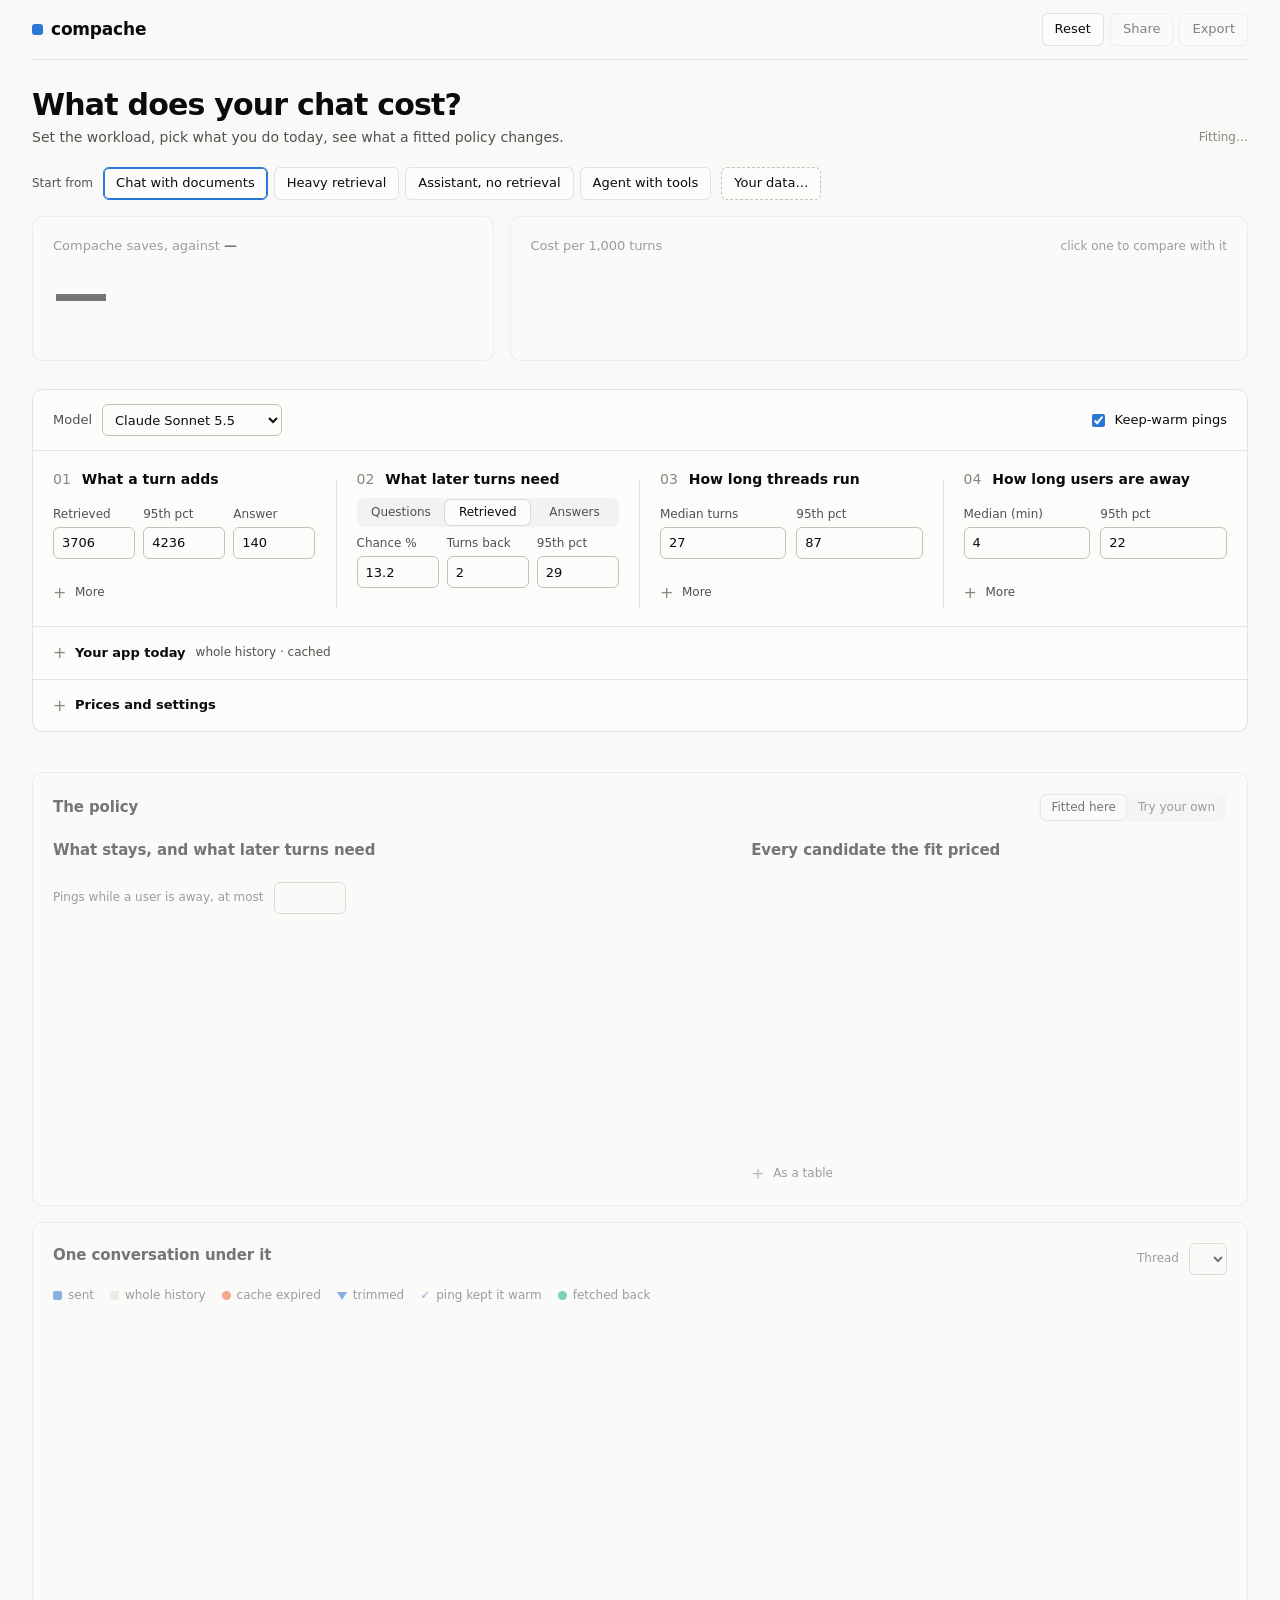
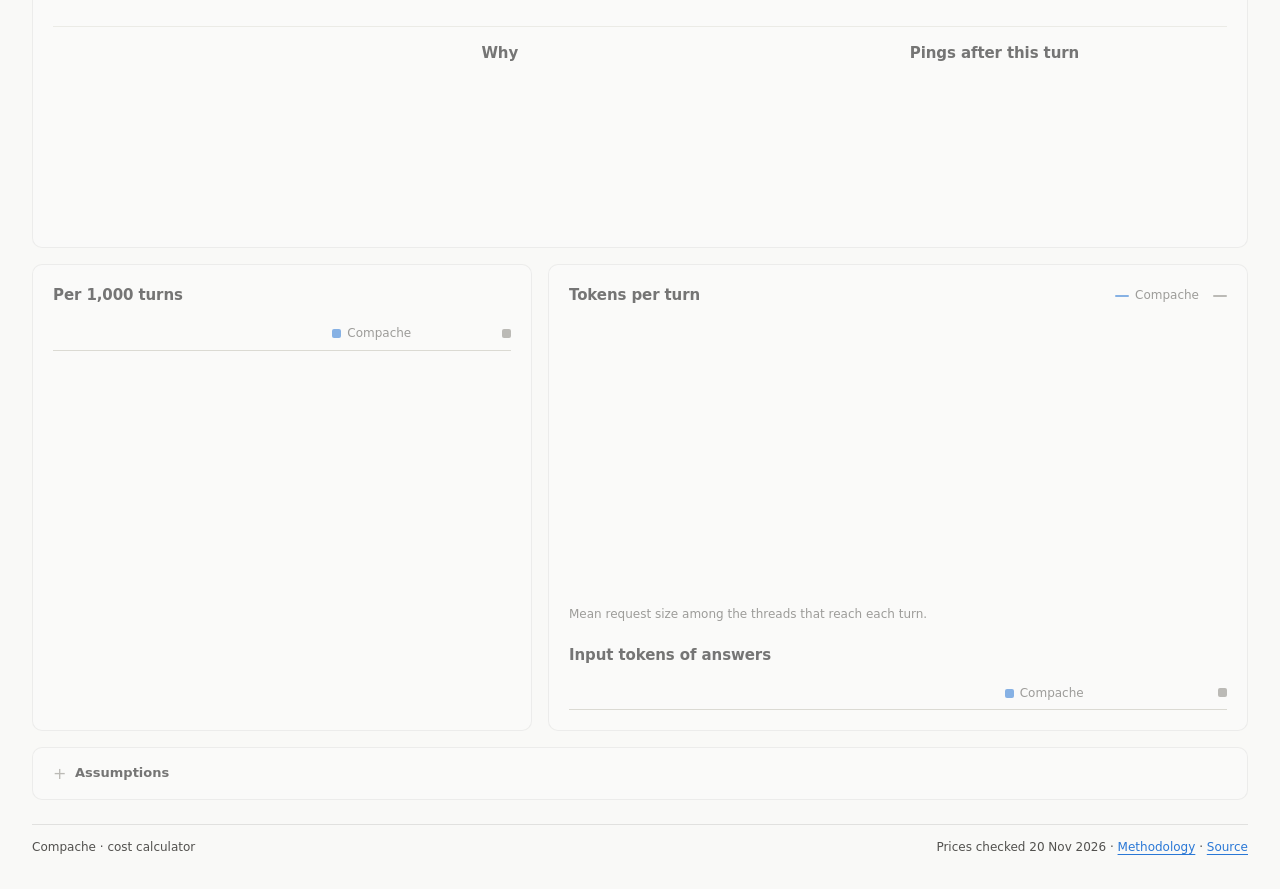
==== site/index.html @ 19083ab5 "Rebuild the calculator on the package's policy form, against any comparison The priced policy now is" ====
<!doctype html>
<html lang="en">
<head>
<meta charset="utf-8">
<meta name="viewport" content="width=device-width,initial-scale=1">
<meta name="color-scheme" content="light dark">
<meta name="description" content="Price your chat workload under a fitted context and cache policy, your own rules, and the defaults of other tools.">
<title>Compache · Cost calculator</title>
<link rel="stylesheet" href="./style.css">
</head>
<body>
<main>
<header class="top">
  <a class="brand" href="https://github.com/BarendPotijk/compache"><i></i>compache</a>
  <div class="actions">
    <button id="reset" type="button">Reset</button>
    <button id="share" type="button" title="Copy a link that reopens this scenario.">Share</button>
    <button id="export" type="button" title="Download the settings, the sampled workload and every priced call.">Export</button>
  </div>
</header>

<div class="title-row">
  <div><h1>What does your chat cost?</h1><p>Set the workload, pick what you do today, see what a fitted policy changes.</p></div>
  <span id="status" role="status">Calculating…</span>
</div>

<div class="starts" role="group" aria-label="Start from">
  <span class="label">Start from</span>
  <span id="starts"></span>
  <button id="import" type="button" class="own" title="A chat log (.jsonl, .json, .gz), its labels, a policy.json from `compache fit`, a profile or an export. Several at once is fine. Read in this browser, sent nowhere.">Your data…</button>
  <input id="importFile" type="file" multiple accept=".json,.jsonl,.ndjson,.gz,application/json" hidden>
  <span id="sourceNote" class="source"></span>
</div>

<section class="results lead" aria-label="Headline result">
  <article class="panel saving">
    <h2>Compache saves, against <b id="againstName">—</b></h2>
    <strong class="hero" id="savingPercent">—</strong>
    <p class="delta" id="savingAmount"></p>
    <p class="caption" id="savingRange"></p>
    <dl id="savingFacts"></dl>
  </article>
  <article class="panel sides">
    <div class="panel-head"><h2>Cost per 1,000 turns</h2><span class="caption">click one to compare with it</span></div>
    <div id="sides" role="radiogroup" aria-label="What Compache is compared with"></div>
  </article>
</section>
<p class="meta"><span id="workloadNote"></span><span id="baselineNote"></span></p>
<div id="warnings" class="alert" hidden></div>

<form id="scenario" class="panel inputs">
  <div class="model-row">
    <label>Model
      <select id="modelPreset">
        <optgroup label="Anthropic"><option value="sonnet" selected>Claude Sonnet 5.5</option><option value="opus">Claude Opus 5.5</option><option value="haiku">Claude Haiku 5.5</option><option value="fable">Claude Fable 5.2</option></optgroup>
        <optgroup label="OpenAI"><option value="luna">GPT-6 Luna</option><option value="astra">GPT-6 Astra</option><option value="terra">GPT-5.6 Terra</option></optgroup>
        <option value="custom">Custom prices</option>
      </select>
    </label>
    <span id="modelWindow" class="chip"></span>
    <span id="cacheDefault" class="chip"></span>
    <label class="check" title="After an answer, Compache may send small requests that keep the cached start of the thread alive until the user returns."><input name="keepWarm" type="checkbox" checked> Keep-warm pings</label>
  </div>

  <div class="input-grid">
    <fieldset>
      <legend><span>01</span> What a turn adds</legend>
      <div class="trio">
        <label title="Median size of what is retrieved for one turn that retrieves. 0 means no retrieval.">Retrieved<input name="tokenMedian" type="number" min="0" max="500000" step="any" required aria-label="Retrieved tokens"></label>
        <label title="95th percentile of the retrieved size. Scales with the median.">95th pct<input name="tokenP95" type="number" min="0" max="1000000" step="any" required aria-label="Retrieved tokens, 95th percentile"></label>
        <label title="Tokens of one answer. It is billed as output and stays in the thread.">Answer<input name="outputTokens" type="number" min="0" max="200000" step="1" required aria-label="Answer tokens"></label>
      </div>
      <div class="draw" data-draw="tokenDrawn"></div>
      <details class="more"><summary>More</summary><div class="pair">
        <label>Question tokens<input name="inputTokens" type="number" min="1" max="100000" step="1" required></label>
        <label title="Share of turns that retrieve anything. The others add only a question and an answer.">Turns that retrieve %<input name="retrievalShare" data-scale="100" type="number" min="0" max="100" step="any" required></label>
        <label title="The start of every request: system prompt and tool definitions.">System and tools<input name="systemTokens" type="number" min="0" max="1000000" step="1" required aria-label="System prompt and tools"></label>
        <label title="Model calls in one turn, on average. Each call after the first sends the request again and reads it from the cache.">Calls per turn<input name="callsPerTurn" type="number" min="1" max="100" step="any" required></label>
      </div></details>
    </fieldset>

    <fieldset title="For each kind of earlier text: the chance that a turn needs one such item, and how many turns back it lies.">
      <legend><span>02</span> What later turns need</legend>
      <div class="tabs" id="needTabs" role="tablist" aria-label="Kind of earlier text"><button type="button" role="tab" data-kind="input" aria-selected="false">Questions</button><button type="button" role="tab" data-kind="retrieval" aria-selected="true">Retrieved</button><button type="button" role="tab" data-kind="output" aria-selected="false">Answers</button></div>
      <div class="need" data-kind="input" hidden>
        <div class="trio">
          <label>Chance %<input name="inputDependencyProbability" data-scale="100" type="number" min="0" max="100" step="any" required aria-label="Chance a turn needs an earlier question, percent"></label>
          <label>Turns back<input name="inputDependencyTurnsBack" type="number" min="1" max="160" step="any" required aria-label="Turns back to a needed question, median"></label>
          <label>95th pct<input name="inputDependencyTurnsBackP95" type="number" min="1" max="1000" step="any" required aria-label="Turns back to a needed question, 95th percentile"></label>
        </div>
        <div class="draw" data-draw="inputNeedDrawn"></div>
      </div>
      <div class="need" data-kind="retrieval">
        <div class="trio">
          <label>Chance %<input name="retrievalDependencyProbability" data-scale="100" type="number" min="0" max="100" step="any" required aria-label="Chance a turn needs an earlier retrieved text, percent"></label>
          <label>Turns back<input name="retrievalDependencyTurnsBack" type="number" min="1" max="160" step="any" required aria-label="Turns back to a needed retrieved text, median"></label>
          <label>95th pct<input name="retrievalDependencyTurnsBackP95" type="number" min="1" max="1000" step="any" required aria-label="Turns back to a needed retrieved text, 95th percentile"></label>
        </div>
        <div class="draw" data-draw="retrievalNeedDrawn"></div>
      </div>
      <div class="need" data-kind="output" hidden>
        <div class="trio">
          <label>Chance %<input name="outputDependencyProbability" data-scale="100" type="number" min="0" max="100" step="any" required aria-label="Chance a turn needs an earlier answer, percent"></label>
          <label>Turns back<input name="outputDependencyTurnsBack" type="number" min="1" max="160" step="any" required aria-label="Turns back to a needed answer, median"></label>
          <label>95th pct<input name="outputDependencyTurnsBackP95" type="number" min="1" max="1000" step="any" required aria-label="Turns back to a needed answer, 95th percentile"></label>
        </div>
        <div class="draw" data-draw="outputNeedDrawn"></div>
      </div>
      <p class="caption" id="needsCaption"></p>
    </fieldset>

    <fieldset>
      <legend><span>03</span> How long threads run</legend>
      <div class="pair" id="lengthByLaw">
        <label id="lengthLabel">Median turns<input name="plannedTurns" type="number" min="1" max="160" step="any" required></label>
        <label title="Scales with the median.">95th pct<input name="plannedTurnsP95" type="number" min="1" max="320" step="any" required aria-label="Turns, 95th percentile"></label>
      </div>
      <div class="trio" id="lengthByChance" hidden>
        <label title="Chance that a thread gets a second turn.">After 1st %<input name="continueFirst" data-scale="100" type="number" min="0" max="100" step="any" required aria-label="Another turn after turn 1, percent"></label>
        <label title="Chance of another turn once a thread is long.">Later %<input name="continueLong" data-scale="100" type="number" min="0" max="100" step="any" required aria-label="Another turn in long threads, percent"></label>
        <label title="How many turns after the first it takes the chance to move halfway from the first value to the long-thread value.">Halfway by<input name="continueHalfTurn" aria-label="Turns to halfway, chance of another turn" type="number" min="0.1" max="160" step="any" required></label>
      </div>
      <div class="draw" data-draw="lengthDrawn"></div>
      <details class="more"><summary>More</summary><div class="pair">
        <label title="How thread lengths are drawn. By chance of another turn, a thread that has come far is more likely, or less, to go on.">Curve<select name="lengthDistribution"><option value="lognormal">Lognormal</option><option value="continuation">By chance of another turn</option><option value="fixed">Fixed</option><option value="geometric">Geometric</option></select></label>
        <label title="Chance the user sends another turn, at every turn.">Continues %<input name="continuationProbability" data-scale="100" type="number" min="0" max="100" step="any" required></label>
      </div></details>
    </fieldset>

    <fieldset>
      <legend><span>04</span> How long users are away</legend>
      <div class="pair">
        <label title="Minutes between an answer and the user's next message.">Median (min)<input name="gapMedianMinutes" type="number" min="0.001" max="100000" step="any" required></label>
        <label title="Minutes.">95th pct<input name="gapP95Minutes" type="number" min="0.001" max="1000000" step="any" required aria-label="Return delay, 95th percentile"></label>
      </div>
      <div class="draw" data-draw="gapDrawn"></div>
      <details class="more"><summary>More</summary><div class="pair">
        <label title="The delay after the first turn as a multiple of the delay in long threads. 1 is the same delay at every turn.">After turn 1 ×<input name="gapFirstFactor" type="number" min="0.01" max="1000" step="any" required></label>
        <label title="How many turns after the first it takes the delay to move halfway, on a log scale, to its long-thread value.">Turns to halfway<input name="gapHalfTurn" aria-label="Turns to halfway, return delay" type="number" min="0.1" max="160" step="any" required></label>
        <label title="Share of returns that come after a long break instead, whatever the turn: the next morning, say.">Long breaks %<input name="breakShare" data-scale="100" type="number" min="0" max="100" step="any" required></label>
        <label title="Median length of a long break in minutes. Its 95th percentile is four times that.">Break median (min)<input name="breakMedianMinutes" type="number" min="1" max="1000000" step="any" required></label>
      </div></details>
    </fieldset>
  </div>

  <details class="settings" id="appSettings">
    <summary>Your app today <span id="appSummary" class="chip"></span></summary>
    <div class="fields app">
      <label>Start from<select id="appFrom"><option value="">Rules below</option></select></label>
      <label title="What you really pay, from your provider's bill. Compared as it is, not modeled.">What you pay per 1,000 turns, $<input name="measuredCost" type="number" min="0" max="1000000000" step="any" required></label>
      <label>Prompt cache<select data-rule="cache"><option value="standard">Standard lifetime</option><option value="long">Long lifetime</option><option value="off">Off</option></select></label>
      <label title="Only so many earlier turns are sent. 0 sends all.">Earlier turns sent<input data-rule="keepTurns" type="number" min="0" max="160" step="1" required></label>
      <label title="Retrieved text is dropped this many turns after its own. -1 never drops it.">Drop retrieved text after<input data-rule="dropRetrievedAfter" type="number" min="-1" max="160" step="1" required></label>
      <label title="Share of retrieved text removed when it arrives.">Shrink retrieved text %<input data-rule="compress" data-scale="100" type="number" min="0" max="99" step="any" required></label>
      <label title="Keep-warm pings after every answer.">Pings per wait<input data-rule="pings" type="number" min="0" max="60" step="1" required></label>
      <label class="check" title="A dropped or cleared source that a turn needs is fetched with one more call."><input data-rule="refetch" type="checkbox"> Fetches dropped text again</label>
      <label class="check"><input data-rule="clear" type="checkbox"> Clears old tool results</label>
      <label class="check"><input data-rule="summarize" type="checkbox"> Summarizes old turns</label>
    </div>
    <details class="more"><summary>Clearing and summary rules</summary><div class="fields">
      <label title="Clearing never starts below this many tokens.">Clear at, tokens<input data-rule="clearTriggerFloor" type="number" min="0" max="10000000" step="1" required></label>
      <label title="Nor below this share of the context window.">Clear at % of window<input data-rule="clearTriggerShare" data-scale="100" type="number" min="0" max="100" step="any" required></label>
      <label title="This turn's included.">Newest results kept<input data-rule="clearKeepResults" type="number" min="1" max="160" step="1" required></label>
      <label>Must free, tokens<input data-rule="clearMinFreedFloor" type="number" min="0" max="10000000" step="1" required></label>
      <label>Must free % of window<input data-rule="clearMinFreedShare" data-scale="100" type="number" min="0" max="100" step="any" required></label>
      <label>Placeholder tokens<input data-rule="clearedTokens" type="number" min="0" max="10000" step="1" required></label>
      <label>Summarize at % of window<input data-rule="summaryTriggerShare" data-scale="100" type="number" min="1" max="100" step="any" required></label>
      <label title="Whichever is less. 0 is not used.">Summarize at, tokens<input data-rule="summaryTriggerTokens" type="number" min="0" max="10000000" step="1" required></label>
      <label title="The newest turns kept as they are.">Tail kept, tokens<input data-rule="tailTokens" type="number" min="0" max="1000000" step="1" required></label>
      <label>Summary tokens<input data-rule="summaryTokens" type="number" min="1" max="100000" step="1" required></label>
      <label title="Context an answer must leave free.">Reserve tokens<input data-rule="reserveTokens" type="number" min="0" max="1000000" step="1" required></label>
      <label class="check" title="The summary call sends the conversation as it stands, which can be read from the cache. Off: a digest of its older part."><input data-rule="summaryOfRequest" type="checkbox"> Summary reads the request</label>
      <label title="Of a digest: the most conversation tokens it reads.">Digest cap<input data-rule="summaryInputCap" type="number" min="1" max="1000000" step="1" required></label>
      <label>Tool result in digest<input data-rule="toolSummaryTokens" type="number" min="1" max="100000" step="1" required></label>
      <label>Digest system tokens<input data-rule="summarySystemTokens" type="number" min="0" max="100000" step="1" required></label>
      <label title="Appended after each summary.">Record tokens<input data-rule="recordTokens" type="number" min="0" max="100000" step="1" required></label>
      <label title="A memory flush before each summary. 0 sends none.">Flush reply tokens<input data-rule="flushOutputTokens" type="number" min="0" max="100000" step="1" required></label>
    </div></details>
  </details>

  <details class="settings">
    <summary>Prices and settings</summary>
    <div class="groups">
      <section>
        <h3>Prices</h3>
        <div class="fields">
          <label>Input $ / 1M<input data-model="inputRate" data-preset type="number" min="0" max="100000" step="any" required></label>
          <label>Cache read $ / 1M<input data-model="cachedRate" data-preset type="number" min="0" max="100000" step="any" required></label>
          <label>Output $ / 1M<input data-model="outputRate" data-preset type="number" min="0" max="100000" step="any" required></label>
          <label title="A cache write costs the input price times this.">Cache write ×<input data-model="writeMultiplier" data-preset type="number" min="0" max="100" step="any" required></label>
          <label title="Requests with more input tokens than this pay the long-request rates. 0 turns it off.">Long request above<input data-model="longThreshold" data-preset type="number" min="0" max="10000000" step="1" required></label>
          <label title="Applies to input, cache reads and cache writes of a long request.">Long input ×<input data-model="longInputMultiplier" data-preset type="number" min="0" max="100" step="any" required></label>
          <label>Long output ×<input data-model="longOutputMultiplier" data-preset type="number" min="0" max="100" step="any" required></label>
          <label>Context window<input data-model="context" data-preset type="number" min="1" max="10000000" step="1" required></label>
          <label>Max input tokens<input data-model="maxInput" data-preset type="number" min="1" max="10000000" step="1" required></label>
        </div>
        <p class="caption" id="priceNote"></p>
        <p class="caption"><a id="modelSource" href="https://platform.claude.com/docs/en/about-claude/pricing">Pricing source</a></p>
      </section>
      <section>
        <h3>Cache</h3>
        <div class="fields">
          <label title="A cache entry expires this long after the last request that wrote or read it was sent.">Lifetime (minutes)<input name="ttlMinutes" data-preset type="number" min="0.01" max="100000" step="any" required></label>
          <label title="A request shorter than this is not cached.">Minimum tokens<input name="cacheMinTokens" data-preset type="number" min="0" max="1000000" step="1" required></label>
          <label title="Cache reads are counted in whole blocks of this many tokens.">Block tokens<input name="cacheBlockTokens" data-preset type="number" min="1" max="100000" step="1" required></label>
          <label title="The provider's long cache option.">Long lifetime (min)<input name="longTtlMinutes" data-preset type="number" min="0.01" max="100000" step="any" required></label>
          <label title="A write to the long cache costs the input price times this.">Long write ×<input name="longWriteMultiplier" data-preset type="number" min="0" max="100" step="any" required></label>
          <label title="Share of a live cache entry that the next request reads. Providers do not guarantee a hit.">Live entry read %<input name="cacheHitShare" data-scale="100" type="number" min="0" max="100" step="any" required></label>
        </div>
        <h3>Request</h3>
        <div class="fields">
          <label title="Chance that another conversation has the system prompt and tools cached when a thread's own cache is cold.">Cached by others %<input name="sharedPrefixWarm" data-scale="100" type="number" min="0" max="100" step="any" required></label>
          <label title="How long an answer takes. The cache lifetime runs from when the request was sent, so a slow answer leaves less of it for the wait.">Answer seconds<input name="answerSeconds" type="number" min="0" max="86400" step="any" required></label>
          <label title="Output billed with each answer that is not kept in the thread, such as reasoning.">Reasoning tokens<input name="reasoningTokens" type="number" min="0" max="1000000" step="1" required></label>
        </div>
        <h3>Sampling</h3>
        <div class="fields">
          <label title="Threads drawn for the fit, and as many again for the reported cost.">Threads sampled<input name="threads" type="number" min="1" max="200" step="1" required></label>
          <label>Seed<input name="seed" type="number" min="0" max="4294967295" step="1" required></label>
          <label title="No thread is longer than this.">Longest thread (turns)<input name="maxTurns" type="number" min="1" max="160" step="1" required></label>
        </div>
      </section>
      <section>
        <h3>Compache</h3>
        <div class="fields">
          <label title="The least share of what later turns need that a cut may leave in the request. The rest is fetched back, and that call is in the cost.">Keep in view at least %<input name="retentionRequirement" data-scale="100" type="number" min="0" max="100" step="any" required></label>
          <label title="The fit tries 0, 1 and 3 pings per wait up to this many, and this many. A policy sends fewer when they do not pay.">Most pings per wait<input name="maxPings" type="number" min="0" max="60" step="1" required></label>
          <label title="A ping goes out this long before the cache entry would expire.">Ping lead (minutes)<input name="pingLeadMinutes" type="number" min="0" max="100000" step="any" required></label>
          <label title="Output tokens billed for one ping.">Ping reply tokens<input name="pingOutputTokens" type="number" min="0" max="10000" step="1" required></label>
          <label title="Output tokens of the extra call that asks for an archived or cleared source. Both sides pay it.">Fetch-back reply tokens<input name="recoveryOutputTokens" type="number" min="0" max="10000" step="1" required></label>
          <label title="Context kept free for the answer.">Reserve tokens<input name="safetyReserve" type="number" min="0" max="1000000" step="1" required></label>
          <label title="Tokens of the notice left in place of one turn's archived retrieved text.">Archive notice tokens<input name="archivedTokens" type="number" min="0" max="10000" step="1" required></label>
        </div>
      </section>
    </div>
  </details>
</form>

<div id="errors" class="alert" role="alert" hidden></div>
<p id="actionStatus" class="action-status" role="status"></p>

<section class="results" aria-label="The policy">
  <article class="panel" id="policyPanel">
    <div class="panel-head"><h2>The policy</h2><div class="tabs" id="policyTabs" role="tablist" aria-label="Which policy"><button type="button" role="tab" data-mode="fit" aria-selected="true">Fitted here</button><button type="button" role="tab" data-mode="file" aria-selected="false" hidden>Your policy.json</button><button type="button" role="tab" data-mode="own" aria-selected="false">Try your own</button></div></div>
    <p class="policy-text" id="policyText"></p>
    <p class="caption" id="policyNote"></p>
    <div class="split even">
      <div>
        <h3 class="table-title" id="windowsTitle">What stays, and what later turns need</h3>
        <div id="windowsChart"></div>
        <div class="stepper"><label>Pings while a user is away, at most<input id="ownPings" type="number" min="0" max="60" step="1"></label></div>
      </div>
      <div>
        <h3 class="table-title">Every candidate the fit priced</h3>
        <div id="mapChart" class="chart"></div>
        <p class="caption" id="searchNote"></p>
        <details class="more"><summary>As a table</summary><table class="ledger policies"><thead><tr><th>Questions</th><th>Answers</th><th>Retrieved</th><th>Pings</th><th title="Expected share of what turns need that stays in the request.">In view</th><th title="Cost per 1,000 turns on the fitting threads.">Cost</th></tr></thead><tbody id="policyRows"></tbody></table></details>
      </div>
    </div>
  </article>

  <article class="panel" id="threadPanel">
    <div class="panel-head"><div><h2>One conversation under it</h2><p class="caption" id="threadCaption"></p></div><label class="run-control">Thread<select id="threadPicker"></select></label></div>
    <div class="legend"><span class="key compache">sent</span><span class="key ghost">whole history</span><span class="key dotkey s2">cache expired</span><span class="key dotkey cutkey">trimmed</span><span class="key dotkey ping">ping kept it warm</span><span class="key dotkey s3">fetched back</span></div>
    <div id="threadChart" class="chart tall"></div>
    <div class="turn-detail">
      <div><h3 id="turnTitle"></h3><p class="caption" id="turnWhy"></p><div id="turnParts"></div></div>
      <div><h3 class="table-title" id="turnDecisionTitle">Why</h3><table class="ledger"><tbody id="turnRows"></tbody></table></div>
      <div><h3 class="table-title">Pings after this turn</h3><div id="pingChart" class="chart ping"></div><p class="caption" id="pingExplanation"></p></div>
    </div>
  </article>

  <div class="split">
    <article class="panel">
      <div class="panel-head"><h2>Per 1,000 turns</h2></div>
      <table class="ledger"><thead><tr><th></th><th><span class="key compache">Compache</span></th><th><span class="key openclaw" data-against></span></th></tr></thead><tbody id="ledgerRows"></tbody></table>
    </article>
    <article class="panel">
      <div class="panel-head"><h2>Tokens per turn</h2><div class="chart-controls"><span class="key line compache">Compache</span><span class="key line openclaw" data-against></span></div></div>
      <div id="contextChart" class="chart"></div>
      <p class="caption">Mean request size among the threads that reach each turn.</p>
      <h3 class="table-title gap" title="Why the input tokens of answer calls were, or were not, read from the cache.">Input tokens of answers</h3>
      <table class="ledger bars"><thead><tr><th></th><th><span class="key compache">Compache</span></th><th><span class="key openclaw" data-against></span></th></tr></thead><tbody id="cacheRows"></tbody></table>
    </article>
  </div>

  <details class="panel notes" id="assumptions">
    <summary>Assumptions</summary>
    <ul>
      <li>Token counts and list prices. No model is called, and answer quality is not measured.</li>
      <li>The policy has the package's form: how many turns of questions, answers and retrieved text stay, and how many pings. Before each request and after each answer it looks three turns ahead, as the package does. The cheapest candidate on one set of threads wins. Costs come from a second set.</li>
      <li>A needed part that Compache archived costs one extra call. A comparison that drops text for good does not pay for it and does not have it: that is the “missing” column. Text that is in a summary counts as missing.</li>
      <li>Comparisons follow documented defaults, read on the date in each tooltip, and are not run. OpenAI's own compaction has no documented default and is not modeled.</li>
      <li>A cache entry needs an identical start of the request and lives exactly its lifetime from when the request was sent.</li>
      <li>The range beside the saving draws the sampled threads again. It does not cover what the model leaves out.</li>
    </ul>
    <p class="caption"><a href="./methodology.html">Full method</a></p>
  </details>
</section>

<footer><span>Compache · cost calculator</span><span>Prices checked 20 Nov 2026 · <a href="./methodology.html">Methodology</a> · <a href="https://github.com/BarendPotijk/compache/tree/main/site">Source</a></span></footer>
</main>
<div id="tip" class="tip" role="status" hidden></div>
<script type="module" src="./app.mjs"></script>
</body>
</html>
---- site/style.css ----
/* One design system for the calculator and the figures in the README: neutral surfaces, one accent.
   Compache is always the blue, OpenClaw (or any default) the neutral grey. Text wears ink, never a series colour. */
:root {
  color-scheme: light dark;
  --page: #f9f9f7; --surface: #fcfcfb;
  --ink: #0b0b0b; --ink-2: #52514e; --muted: #898781;
  --grid: #e1e0d9; --axis: #c3c2b7; --neutral: #c3c2b7; --border: rgba(11, 11, 11, .10); --wash: rgba(11, 11, 11, .04);
  --compache: #2a78d6; --compache-soft: #9ec5f4; --baseline: #898781;
  --series-2: #eb6834; --series-3: #1baf7a;
  --good: #006300; --bad: #d03b3b; --on-accent: #ffffff;
  --shadow: 0 6px 24px rgba(11, 11, 11, .12);
  --font: system-ui, -apple-system, "Segoe UI", sans-serif;
}
@media (prefers-color-scheme: dark) {
  :root {
    --page: #0d0d0d; --surface: #1a1a19;
    --ink: #f0efec; --ink-2: #c3c2b7; --muted: #898781;
    --grid: #2c2c2a; --axis: #383835; --neutral: #5a5954; --border: rgba(255, 255, 255, .10); --wash: rgba(255, 255, 255, .06);
    --compache: #3987e5; --compache-soft: #184f95; --baseline: #898781;
    --series-2: #d95926; --series-3: #199e70;
    --good: #0ca30c; --bad: #e66767;
    --shadow: 0 6px 24px rgba(0, 0, 0, .5);
  }
}

* { box-sizing: border-box; }
html { background: var(--page); }
body { margin: 0; background: var(--page); color: var(--ink); font: 14px/1.45 var(--font); -webkit-font-smoothing: antialiased; }
main { max-width: 1280px; margin: auto; padding: 0 32px 32px; }
h1, h2, h3, p, ul { margin: 0; }
a { color: var(--compache); text-underline-offset: 3px; }
[hidden] { display: none !important; }
.sr-only { position: absolute; clip: rect(0, 0, 0, 0); width: 1px; height: 1px; overflow: hidden; }
button:focus-visible, input:focus-visible, select:focus-visible, a:focus-visible, summary:focus-visible, svg [tabindex]:focus-visible { outline: 2px solid var(--compache); outline-offset: 2px; }

/* Header */
.top { height: 60px; display: flex; align-items: center; justify-content: space-between; gap: 16px; border-bottom: 1px solid var(--border); }
.brand { display: flex; align-items: center; gap: 8px; font-size: 17px; font-weight: 650; letter-spacing: -.2px; color: var(--ink); text-decoration: none; }
.brand i { width: 11px; height: 11px; border-radius: 3px; background: var(--compache); }
.actions { display: flex; gap: 6px; }
button { font: inherit; font-size: 13px; color: var(--ink); background: var(--surface); border: 1px solid var(--border); border-radius: 6px; padding: 6px 12px; cursor: pointer; }
button:hover { background: var(--wash); }
button:disabled { opacity: .5; cursor: default; }
button.primary { background: var(--compache); border-color: var(--compache); color: var(--on-accent); font-weight: 600; }
button.primary:hover { filter: brightness(.94); }
.title-row { display: flex; align-items: flex-end; justify-content: space-between; gap: 20px; margin: 28px 0 20px; }
h1 { font-size: 30px; font-weight: 650; line-height: 1.15; letter-spacing: -.8px; }
.title-row p { color: var(--ink-2); margin-top: 4px; }
#status { font-size: 12px; color: var(--muted); white-space: nowrap; }

/* Cards */
.panel, .kpis article { background: var(--surface); border: 1px solid var(--border); border-radius: 10px; }
.panel { padding: 20px; }
.results > .panel, .results > .split { margin-top: 16px; }
.results[aria-busy=true] { opacity: .55; }
.panel-head { display: flex; justify-content: space-between; align-items: center; gap: 16px; margin-bottom: 12px; }
.panel-head h2, .table-title { font-size: 15px; font-weight: 650; letter-spacing: -.1px; }
.table-title { margin-bottom: 12px; }
.caption { font-size: 12px; line-height: 1.5; color: var(--ink-2); margin-top: 6px; }
.split { display: grid; grid-template-columns: minmax(0, 5fr) minmax(0, 7fr); gap: 16px; }
.split.even { grid-template-columns: minmax(0, 7fr) minmax(0, 5fr); gap: 32px; }

/* Series keys: a square for a filled mark, a short stroke for a line. */
.key { display: inline-flex; align-items: center; gap: 6px; font-size: 12px; color: var(--ink-2); white-space: nowrap; }
.key::before { content: ''; width: 9px; height: 9px; border-radius: 2px; background: var(--baseline); }
.key.line::before { width: 14px; height: 2px; border-radius: 1px; }
.key.compache::before { background: var(--compache); }
.key.openclaw::before { background: var(--baseline); }
.key.s2::before { background: var(--series-2); }
.key.s3::before { background: var(--series-3); }
.key.ink::before { background: var(--ink-2); }
.key.dash::before { background: repeating-linear-gradient(to right, var(--ink-2) 0 2px, transparent 2px 6px); }
.caption .keys { display: flex; flex-wrap: wrap; gap: 0 14px; }
.legend { display: flex; flex-wrap: wrap; gap: 6px 16px; margin: 14px 0 6px; }

/* Headline tiles */
.kpis { display: grid; grid-template-columns: repeat(4, minmax(0, 1fr)); gap: 16px; }
.kpis article { padding: 18px 20px; }
.kpis h2 { font-size: 13px; font-weight: 500; color: var(--ink-2); margin-bottom: 14px; }
.compare { display: flex; gap: 24px; }
.compare > div { min-width: 0; flex: 1; }
.compare strong, .hero { display: block; font-size: 30px; font-weight: 650; letter-spacing: -.8px; line-height: 1.2; margin-top: 4px; overflow-wrap: anywhere; }
.hero { font-size: 44px; letter-spacing: -1.4px; line-height: 1.05; margin: 0; }
.delta { font-size: 13px; color: var(--ink-2); margin-top: 8px; }
.delta.good { color: var(--good); }
.delta.bad { color: var(--bad); }
.meta { display: flex; flex-wrap: wrap; gap: 4px 20px; justify-content: space-between; font-size: 12px; color: var(--ink-2); margin: 12px 2px 16px; }
.meta .source { color: var(--ink); font-weight: 600; flex-basis: 100%; }
.alert { padding: 10px 14px; border: 1px solid var(--border); border-left: 3px solid var(--bad); border-radius: 6px; background: var(--surface); font-size: 13px; margin: 12px 0; }
.alert:empty { display: none; }
.action-status { font-size: 12px; color: var(--ink-2); margin: 6px 2px; min-height: 18px; }

/* Inputs */
.inputs { padding: 0; }
label { display: block; font-size: 12px; color: var(--ink-2); margin: 8px 0; }
input, select { font: inherit; color: var(--ink); }
input[type=number], select { display: block; width: 100%; min-width: 0; height: 32px; margin-top: 4px; padding: 5px 8px; font-size: 13px; font-variant-numeric: tabular-nums; background: var(--surface); border: 1px solid var(--axis); border-radius: 6px; }
input[type=number]:invalid { border-color: var(--bad); }
input:disabled { opacity: .45; }
input[type=checkbox] { accent-color: var(--compache); margin: 0; }
.slider { display: block; width: 100%; margin: 2px 0 6px; accent-color: var(--compache); cursor: pointer; }
label.inline { display: flex; align-items: center; justify-content: space-between; gap: 12px; }
label.inline input[type=number] { width: 112px; margin: 0; text-align: right; }
label.check { display: flex; align-items: center; gap: 8px; color: var(--ink); font-size: 13px; }
.unit { display: inline-flex; align-items: center; gap: 6px; color: var(--ink-2); }
.pair { display: grid; grid-template-columns: 1fr 1fr; gap: 10px; }
.model-row { display: flex; align-items: center; flex-wrap: wrap; gap: 12px 20px; padding: 14px 20px; border-bottom: 1px solid var(--border); }
.model-row > label { display: flex; align-items: center; gap: 10px; margin: 0; font-size: 13px; }
.model-row select { margin: 0; width: auto; min-width: 180px; }
.model-row .check { margin-left: auto; }
.chip { font-size: 12px; color: var(--ink-2); font-variant-numeric: tabular-nums; }
.input-grid { display: grid; grid-template-columns: repeat(4, minmax(0, 1fr)); padding: 18px 0; }
.input-grid fieldset { display: flex; flex-direction: column; min-width: 0; margin: 0; padding: 0 20px; border: 0; border-right: 1px solid var(--border); }
.input-grid fieldset:last-child { border-right: 0; }
legend { padding: 0; margin-bottom: 8px; font-size: 14px; font-weight: 650; color: var(--ink); }
legend span { margin-right: 6px; font-weight: 500; color: var(--muted); font-variant-numeric: tabular-nums; }
.needs { display: grid; grid-template-columns: max-content repeat(3, minmax(0, 1fr)); gap: 6px 8px; align-items: center; margin: 8px 0; }
.needs .col { font-size: 11px; color: var(--ink-2); text-align: right; white-space: nowrap; }
.needs .rowhead { font-size: 12px; color: var(--ink-2); white-space: nowrap; padding-right: 2px; }
.needs input[type=number] { margin: 0; text-align: right; padding: 5px 6px; -moz-appearance: textfield; appearance: textfield; }
.needs input[type=number]::-webkit-inner-spin-button, .needs input[type=number]::-webkit-outer-spin-button { -webkit-appearance: none; margin: 0; }
.mini { height: 72px; margin-top: auto; padding-top: 10px; }
.mini svg { display: block; width: 100%; height: 100%; overflow: visible; }
.mini + .caption { min-height: 18px; }
.policy-row { display: flex; align-items: center; flex-wrap: wrap; gap: 14px 28px; padding: 14px 20px; border-top: 1px solid var(--border); }
.retention { width: 290px; max-width: 100%; }
.retention label { margin: 0 0 4px; font-size: 13px; color: var(--ink); }
.retention input[type=number] { width: 76px; }
.retention .slider { margin: 4px 0 0; }
.selected-policy { flex: 1; min-width: 260px; font-size: 12.5px; line-height: 1.5; color: var(--ink-2); font-variant-numeric: tabular-nums; }
.selected-policy.infeasible { color: var(--bad); }
details > summary { cursor: pointer; list-style: none; display: flex; align-items: center; gap: 10px; font-size: 13px; font-weight: 600; }
details > summary::-webkit-details-marker { display: none; }
details > summary::before { content: '+'; width: 12px; font-size: 16px; font-weight: 400; color: var(--muted); }
details[open] > summary::before { content: '−'; }
.settings { padding: 14px 20px; border-top: 1px solid var(--border); }
.groups { display: grid; grid-template-columns: repeat(3, minmax(0, 1fr)); gap: 8px 36px; margin-top: 12px; }
.groups .wide { grid-column: 1 / -1; }
.groups h3 { font-size: 12px; font-weight: 650; color: var(--ink); margin: 12px 0 2px; padding-bottom: 6px; border-bottom: 1px solid var(--border); }
.fields { display: grid; grid-template-columns: repeat(auto-fill, minmax(150px, 1fr)); gap: 0 14px; align-items: end; }
.fields .check { align-self: center; margin: 14px 0 0; }
.wide .fields { grid-template-columns: repeat(auto-fill, minmax(168px, 1fr)); }

/* Where the workload comes from */
.starts { display: flex; align-items: center; flex-wrap: wrap; gap: 8px 10px; margin: 0 0 16px; }
.starts .label, .starts .source { font-size: 12px; color: var(--ink-2); }
.starts #starts { display: inline-flex; flex-wrap: wrap; gap: 6px; }
.starts button[aria-pressed=true] { border-color: var(--compache); box-shadow: inset 0 0 0 1px var(--compache); }
.starts .own { border-style: dashed; border-color: var(--axis); }
.starts .source { margin-left: auto; }

/* The saving and every side */
.lead { display: grid; grid-template-columns: minmax(0, 5fr) minmax(0, 8fr); gap: 16px; }
.lead > .panel { margin: 0; }
.saving h2, .sides h2 { font-size: 13px; font-weight: 500; color: var(--ink-2); }
.saving h2 b { font-weight: 650; color: var(--ink); }
.saving .hero { font-size: 56px; letter-spacing: -2px; margin: 10px 0 0; }
.saving .delta { font-size: 15px; }
.saving dl { margin: 16px 0 0; font-size: 13px; }
.saving dl div { display: flex; justify-content: space-between; gap: 12px; padding: 6px 0; border-top: 1px solid var(--grid); }
.saving dt { color: var(--ink-2); } .saving dd { margin: 0; font-variant-numeric: tabular-nums; white-space: nowrap; }
.sides .panel-head { margin-bottom: 4px; } .sides .panel-head .caption { margin: 0; }
.side { display: grid; grid-template-columns: minmax(0, 11fr) minmax(60px, 12fr) 92px 58px; align-items: center; gap: 12px; width: 100%; padding: 5px 8px; border: 0; border-radius: 6px; background: none; text-align: left; font-size: 13px; color: var(--ink); }
button.side:hover { background: var(--wash); }
.side[aria-checked=true] { background: var(--wash); font-weight: 650; }
.side.head { padding-bottom: 2px; font-size: 11px; color: var(--muted); } .side.head span { text-align: right; }
.side .name { overflow: hidden; text-overflow: ellipsis; white-space: nowrap; } .side.us .name { font-weight: 650; }
.side .name i { display: inline-block; width: 9px; height: 9px; border-radius: 2px; margin-right: 6px; background: var(--compache); }
.side .track i { display: block; height: 10px; border-radius: 0 4px 4px 0; background: var(--neutral); } .side .track i.compache { background: var(--compache); } .side .track i.picked { background: var(--baseline); }
.side .value { text-align: right; font-variant-numeric: tabular-nums; white-space: nowrap; } .side .value.muted { color: var(--muted); } .side .value.bad { color: var(--bad); }

/* Inputs you can draw */
.trio { display: grid; grid-template-columns: repeat(3, minmax(0, 1fr)); gap: 8px; }
.draw { margin-top: 6px; }
.draw svg { display: block; width: 100%; height: auto; overflow: visible; touch-action: none; user-select: none; }
.draw .hit { cursor: ns-resize; } .draw .hit:hover { fill: var(--wash); }
.draw .caption { display: flex; justify-content: space-between; gap: 8px; min-height: 18px; margin-top: 2px; }
.f-drawn { fill: var(--ink-2); }
.g-mark { stroke: var(--series-2); stroke-width: 1.5; }
.tabs { display: inline-flex; padding: 2px; gap: 2px; border-radius: 8px; background: var(--wash); }
.tabs button { border: 0; background: none; padding: 4px 10px; font-size: 12px; color: var(--ink-2); border-radius: 6px; }
.tabs button[aria-selected=true] { background: var(--surface); color: var(--ink); box-shadow: 0 0 0 1px var(--border); }
fieldset .tabs { width: 100%; } fieldset .tabs button { flex: 1; padding: 4px 4px; }
button.link { border: 0; background: none; padding: 0; font-size: 12px; color: var(--compache); text-decoration: underline; text-underline-offset: 3px; }
details.more { margin-top: 8px; } details.more > summary { font-size: 12px; font-weight: 500; color: var(--ink-2); }
.settings .more { margin: 12px 0 0; }
.fields.app { margin-top: 12px; }
.settings > summary .chip { font-weight: 400; }

/* The policy */
.policy-text { font-size: 17px; font-weight: 650; letter-spacing: -.2px; line-height: 1.4; }
#policyPanel .split { margin-top: 18px; }
#windowsChart svg { display: block; width: 100%; height: auto; overflow: visible; touch-action: none; user-select: none; }
#windowsChart .hit { cursor: ew-resize; }
.g-edge { stroke: var(--compache); stroke-width: 2; pointer-events: none; }
.knob { fill: var(--compache); stroke: var(--surface); stroke-width: 2; cursor: ew-resize; }
.stepper label { display: inline-flex; align-items: center; gap: 10px; } .stepper input[type=number] { width: 72px; margin: 0; }
.table-title.gap { margin-top: 22px; }
.line.thin { stroke-width: 1.25; }
.chart.tall { height: 300px; }
.f-ghost { fill: var(--grid); } .pick { fill: var(--wash); pointer-events: none; }
.key.ghost::before { background: var(--grid); }
.key.dotkey::before { border-radius: 50%; } .key.cutkey::before { width: 0; height: 0; border-radius: 0; background: none; border: 5px solid transparent; border-top: 8px solid var(--compache); border-bottom: 0; }
.key.ping::before { content: '✓'; background: none; width: auto; height: auto; color: var(--compache); font-weight: 700; }
#threadPanel .legend { margin: 4px 0 8px; }
.turn-detail { display: grid; grid-template-columns: minmax(0, 5fr) minmax(0, 5fr) minmax(0, 4fr); gap: 32px; margin-top: 14px; padding-top: 16px; border-top: 1px solid var(--grid); }
.turn-detail h3 { font-size: 15px; font-weight: 650; } .turn-detail .table-title { margin-bottom: 6px; }
#turnParts svg { display: block; width: 100%; max-width: 340px; height: auto; margin-top: 8px; }
#turnParts .legend { margin: 2px 0 0; }
.turn-detail .chart.ping { height: 150px; }

/* Tables: numbers in aligned columns. */
table { width: 100%; border-collapse: collapse; font-size: 13px; font-variant-numeric: tabular-nums; }
.ledger th { text-align: left; font-weight: 400; color: var(--ink-2); padding: 6px 0; }
.ledger td, .ledger thead th + th { text-align: right; padding: 6px 0 6px 18px; white-space: nowrap; }
.ledger thead th { font-size: 12px; border-bottom: 1px solid var(--axis); }
.ledger thead .key { justify-content: flex-end; }
.ledger tbody tr + tr th, .ledger tbody tr + tr td { border-top: 1px solid var(--grid); }
.ledger .group th { padding-top: 16px; border-top: 0; font-size: 11px; font-weight: 650; letter-spacing: .6px; text-transform: uppercase; color: var(--muted); }
.ledger .total th, .ledger .total td, .ledger tr.selected td { font-weight: 650; color: var(--ink); }
.ledger.policies th, .ledger.policies td { text-align: right; padding-left: 18px; }
.ledger.bars td { width: 30%; vertical-align: top; }
.ledger.bars td i { display: block; height: 4px; margin: 5px 0 1px auto; border-radius: 2px; background: linear-gradient(to right, var(--fill) var(--share), var(--grid) var(--share)); }
.ledger.bars td i.compache { --fill: var(--compache); }
.ledger.bars td i.openclaw { --fill: var(--baseline); }

/* Charts */
.chart { height: 280px; }
.chart.ping { height: 260px; }
.count-chart { height: 150px; }
.chart svg, .count-chart svg { display: block; width: 100%; height: 100%; overflow: visible; }
svg text { font: 11px var(--font); fill: var(--muted); font-variant-numeric: tabular-nums; }
svg .t-2 { fill: var(--ink-2); }
svg .t-ink { fill: var(--ink); font-weight: 600; }
/* A label that may cross a data line keeps a rim of surface around it. */
svg .halo { paint-order: stroke; stroke: var(--surface); stroke-width: 4px; stroke-linejoin: round; }
.mark { pointer-events: none; }
.g-grid { stroke: var(--grid); stroke-width: 1; }
.g-axis { stroke: var(--axis); stroke-width: 1; }
.g-cross { stroke: var(--muted); stroke-width: 1; }
.line { fill: none; stroke-width: 2; stroke-linejoin: round; stroke-linecap: round; }
.line.dash { stroke-dasharray: 1 5; }
.s-compache { stroke: var(--compache); } .s-baseline { stroke: var(--baseline); } .s-2 { stroke: var(--series-2); } .s-3 { stroke: var(--series-3); } .s-ink { stroke: var(--ink-2); }
.f-compache { fill: var(--compache); } .f-compache-soft { fill: var(--compache-soft); } .f-baseline { fill: var(--baseline); } .f-2 { fill: var(--series-2); } .f-3 { fill: var(--series-3); }
.f-neutral { fill: var(--neutral); } .f-neutral-strong { fill: var(--ink-2); }
.dot { stroke: var(--surface); stroke-width: 2; }
.hit { fill: transparent; cursor: pointer; }
.hit:hover + .mark, .hit:focus + .mark { filter: brightness(1.12); }
.subchart { margin-top: 10px; padding-top: 14px; border-top: 1px solid var(--grid); }
.subchart-head { display: flex; justify-content: space-between; align-items: center; gap: 16px; margin-bottom: 6px; }
.subchart-head h3 { font-size: 13px; font-weight: 650; }
.subchart-head span { font-size: 12px; color: var(--ink-2); font-variant-numeric: tabular-nums; }
.chart-controls { display: flex; align-items: center; gap: 14px; }
.chart-controls select, .run-control select { margin: 0; width: auto; }
.run-control { display: flex; align-items: center; gap: 10px; margin: 0; white-space: nowrap; }
.stats { display: grid; grid-template-columns: repeat(3, minmax(0, 1fr)); gap: 20px; margin: 4px 0 10px; }
.stats .label { font-size: 12px; color: var(--ink-2); }
.stats strong { display: block; font-size: 22px; font-weight: 650; letter-spacing: -.4px; margin-top: 2px; }
.stats .caption { margin-top: 2px; }

/* Tooltip: the value leads, the series name follows. */
.tip { position: fixed; z-index: 10; pointer-events: none; min-width: 150px; padding: 8px 10px; background: var(--surface); color: var(--ink); border: 1px solid var(--border); border-radius: 8px; box-shadow: var(--shadow); font-size: 12px; }
.tip h4 { margin: 0 0 4px; font-size: 11px; font-weight: 500; color: var(--ink-2); }
.tip div { display: flex; align-items: center; gap: 8px; line-height: 1.6; }
.tip b { font-weight: 650; font-variant-numeric: tabular-nums; }
.tip span { color: var(--ink-2); }
.tip i { flex: none; width: 12px; height: 2px; border-radius: 1px; background: transparent; }
.tip i.compache { background: var(--compache); } .tip i.openclaw { background: var(--baseline); } .tip i.s2 { background: var(--series-2); } .tip i.s3 { background: var(--series-3); }

.notes { padding: 14px 20px; }
.notes ul { padding-left: 18px; margin-top: 10px; max-width: 900px; font-size: 13px; line-height: 1.6; color: var(--ink-2); }
.notes li { margin: 5px 0; }
footer { display: flex; justify-content: space-between; flex-wrap: wrap; gap: 8px 20px; margin-top: 24px; padding-top: 14px; border-top: 1px solid var(--border); font-size: 12px; color: var(--ink-2); }

/* Text page (methodology) */
.document { max-width: 820px; padding-top: 28px; padding-bottom: 48px; }
.document h1 { margin: 20px 0 8px; }
.document h2 { margin: 34px 0 8px; font-size: 20px; font-weight: 650; letter-spacing: -.3px; }
.document p, .document li { line-height: 1.65; color: var(--ink-2); }
.document p { margin: 10px 0; }
.document ul { padding-left: 20px; margin: 10px 0; }
.document li { margin: 6px 0; }
.document strong { color: var(--ink); }
.document code { font: 12.5px ui-monospace, SFMono-Regular, Menlo, monospace; }
.document pre { margin: 12px 0; padding: 14px 16px; overflow: auto; white-space: pre; background: var(--surface); border: 1px solid var(--border); border-radius: 8px; line-height: 1.55; }
.document .table-scroll { overflow: auto; margin: 12px 0; }
.document table { min-width: 560px; }
.document th, .document td { text-align: left; vertical-align: top; padding: 8px 14px 8px 0; border-bottom: 1px solid var(--grid); white-space: normal; }
.document th { font-size: 12px; font-weight: 650; color: var(--ink); border-bottom-color: var(--axis); }
.document td.num, .document th.num { text-align: right; white-space: nowrap; }
.document td:first-child, .document th:first-child { white-space: nowrap; }

@media (max-width: 1100px) {
  .kpis { grid-template-columns: repeat(2, minmax(0, 1fr)); }
  .input-grid { grid-template-columns: repeat(2, minmax(0, 1fr)); gap: 24px 0; }
  .input-grid fieldset:nth-child(2) { border-right: 0; }
  .split, .split.even, .lead, .turn-detail { grid-template-columns: minmax(0, 1fr); }
  .groups { grid-template-columns: repeat(2, minmax(0, 1fr)); }
}
@media (max-width: 700px) {
  main { padding: 0 16px 24px; }
  .top { height: 56px; }
  .actions { gap: 4px; }
  .actions button { padding: 6px 9px; font-size: 12px; }
  .title-row { flex-direction: column; align-items: flex-start; gap: 6px; margin: 22px 0 16px; }
  h1 { font-size: 26px; }
  .side { grid-template-columns: minmax(0, 9fr) minmax(24px, 4fr) 76px 46px; gap: 8px; padding: 6px 4px; font-size: 12px; }
  .starts .source { margin-left: 0; width: 100%; }
  #policyTabs { flex-wrap: wrap; }
  .hero { font-size: 40px; }
  .input-grid { grid-template-columns: minmax(0, 1fr); gap: 22px 0; }
  .input-grid fieldset { border-right: 0; padding: 0 16px; }
  .model-row, .policy-row, .settings, .notes { padding-left: 16px; padding-right: 16px; }
  .model-row .check { margin-left: 0; }
  .model-row select { min-width: 0; }
  .panel { padding: 16px; }
  .inputs { padding: 0; }
  .panel-head { flex-direction: column; align-items: flex-start; gap: 10px; }
  .chart-controls { flex-wrap: wrap; width: 100%; }
  .chart-controls select { margin-left: auto; }
  .groups { grid-template-columns: minmax(0, 1fr); }
  .stats { grid-template-columns: 1fr 1fr; }
  .ledger td, .ledger thead th + th { padding-left: 10px; }
  .ledger.policies th, .ledger.policies td { padding-left: 8px; }
  .chart { height: 250px; }
  .meta { flex-direction: column; }
  .subchart-head { flex-direction: column; align-items: flex-start; gap: 2px; }
}
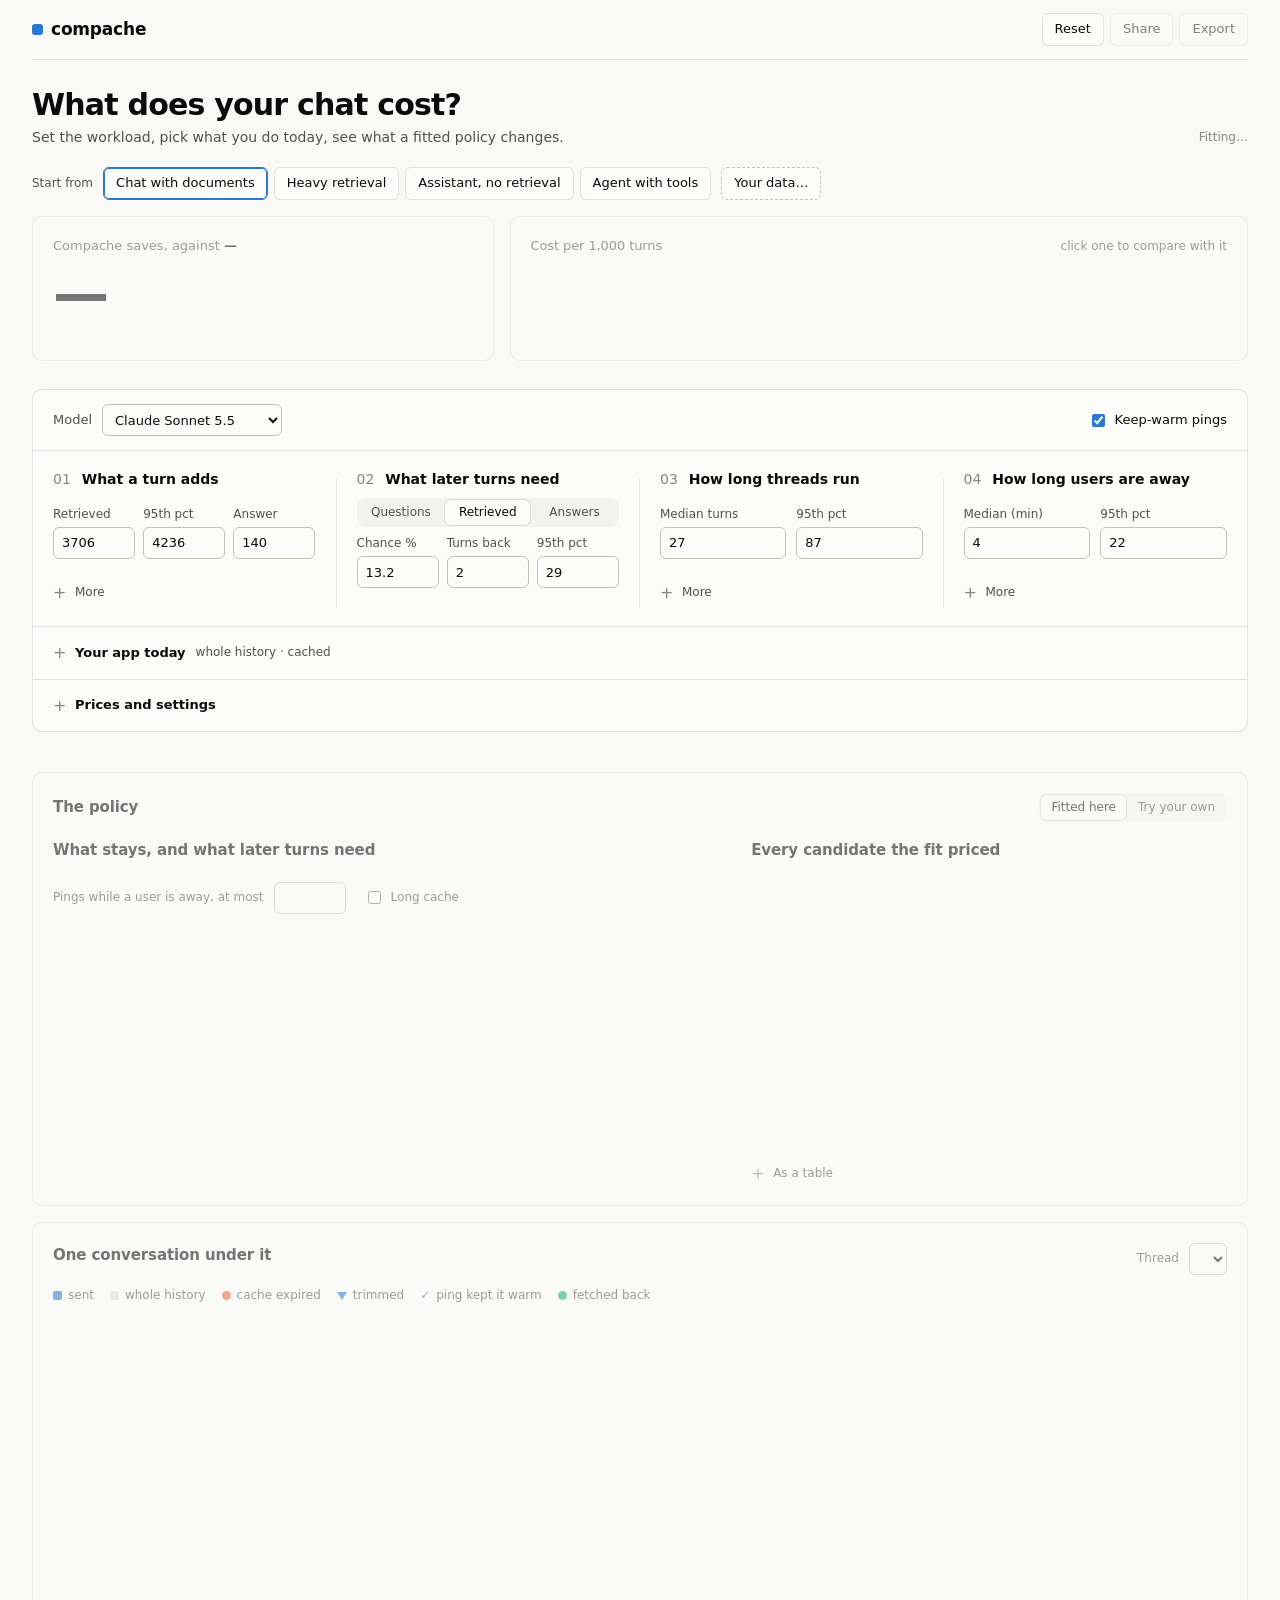
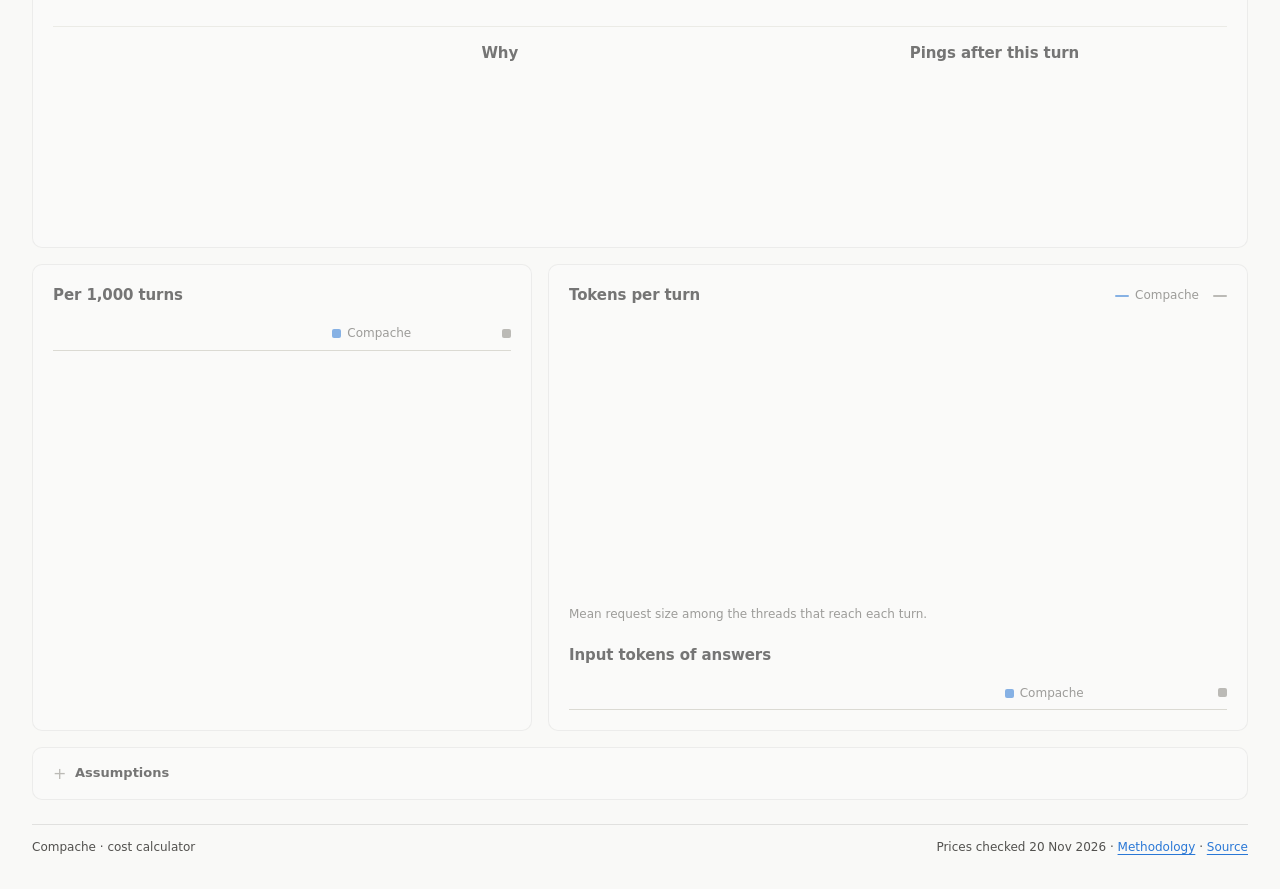
==== commit 970ad405: "Fit the cache lifetime as well Claude keeps what it caches for five minutes, or for an hour at twice" ====
--- a/site/index.html
+++ b/site/index.html
@@ -6,6 +6,17 @@
 <meta name="color-scheme" content="light dark">
 <meta name="description" content="Price your chat workload under a fitted context and cache policy, your own rules, and the defaults of other tools.">
 <title>Compache · Cost calculator</title>
+<meta property="og:type" content="website">
+<meta property="og:site_name" content="compache">
+<meta property="og:url" content="https://barendpotijk.github.io/compache/">
+<meta property="og:title" content="What does your chat cost?">
+<meta property="og:description" content="Put in your own numbers, or open a chat log: priced at the provider's list prices and cache rules, with a fitted policy, your own rules and other tools' defaults.">
+<meta property="og:image" content="https://barendpotijk.github.io/compache/preview.png">
+<meta property="og:image:width" content="1200">
+<meta property="og:image:height" content="630">
+<meta property="og:image:alt" content="Cost per 1,000 turns on Claude Sonnet 5.5 with OpenClaw's defaults and with compache, for a chat with 25k retrieved tokens per turn">
+<meta name="twitter:card" content="summary_large_image">
+<link rel="icon" href="data:image/svg+xml,%3Csvg xmlns='http://www.w3.org/2000/svg' viewBox='0 0 16 16'%3E%3Crect width='16' height='16' rx='4' fill='%232a78d6'/%3E%3C/svg%3E">
 <link rel="stylesheet" href="./style.css">
 </head>
 <body>
@@ -14,7 +25,7 @@
   <a class="brand" href="https://github.com/BarendPotijk/compache"><i></i>compache</a>
   <div class="actions">
     <button id="reset" type="button">Reset</button>
-    <button id="share" type="button" title="Copy a link that reopens this scenario.">Share</button>
+    <button id="share" type="button" title="Copy the result with a link that reopens this scenario.">Share</button>
     <button id="export" type="button" title="Download the settings, the sampled workload and every priced call.">Export</button>
   </div>
 </header>
@@ -248,13 +259,13 @@
       <div>
         <h3 class="table-title" id="windowsTitle">What stays, and what later turns need</h3>
         <div id="windowsChart"></div>
-        <div class="stepper"><label>Pings while a user is away, at most<input id="ownPings" type="number" min="0" max="60" step="1"></label></div>
+        <div class="stepper"><label>Pings while a user is away, at most<input id="ownPings" type="number" min="0" max="60" step="1"></label><label id="ownLongRow" class="check" title="Ask the provider to keep cache entries longer, at a higher price for a write."><input id="ownLong" type="checkbox"> Long cache</label></div>
       </div>
       <div>
         <h3 class="table-title">Every candidate the fit priced</h3>
         <div id="mapChart" class="chart"></div>
         <p class="caption" id="searchNote"></p>
-        <details class="more"><summary>As a table</summary><table class="ledger policies"><thead><tr><th>Questions</th><th>Answers</th><th>Retrieved</th><th>Pings</th><th title="Expected share of what turns need that stays in the request.">In view</th><th title="Cost per 1,000 turns on the fitting threads.">Cost</th></tr></thead><tbody id="policyRows"></tbody></table></details>
+        <details class="more"><summary>As a table</summary><table class="ledger policies"><thead><tr><th>Questions</th><th>Answers</th><th>Retrieved</th><th>Pings</th><th>Cache</th><th title="Expected share of what turns need that stays in the request.">In view</th><th title="Cost per 1,000 turns on the fitting threads.">Cost</th></tr></thead><tbody id="policyRows"></tbody></table></details>
       </div>
     </div>
   </article>
--- a/site/style.css
+++ b/site/style.css
@@ -194,7 +194,7 @@
 #windowsChart .hit { cursor: ew-resize; }
 .g-edge { stroke: var(--compache); stroke-width: 2; pointer-events: none; }
 .knob { fill: var(--compache); stroke: var(--surface); stroke-width: 2; cursor: ew-resize; }
-.stepper label { display: inline-flex; align-items: center; gap: 10px; } .stepper input[type=number] { width: 72px; margin: 0; }
+.stepper { display: flex; flex-wrap: wrap; align-items: center; gap: 8px 22px; } .stepper .check { font-size: 12px; color: var(--ink-2); } .stepper label { display: inline-flex; align-items: center; gap: 10px; } .stepper input[type=number] { width: 72px; margin: 0; }
 .table-title.gap { margin-top: 22px; }
 .line.thin { stroke-width: 1.25; }
 .chart.tall { height: 300px; }
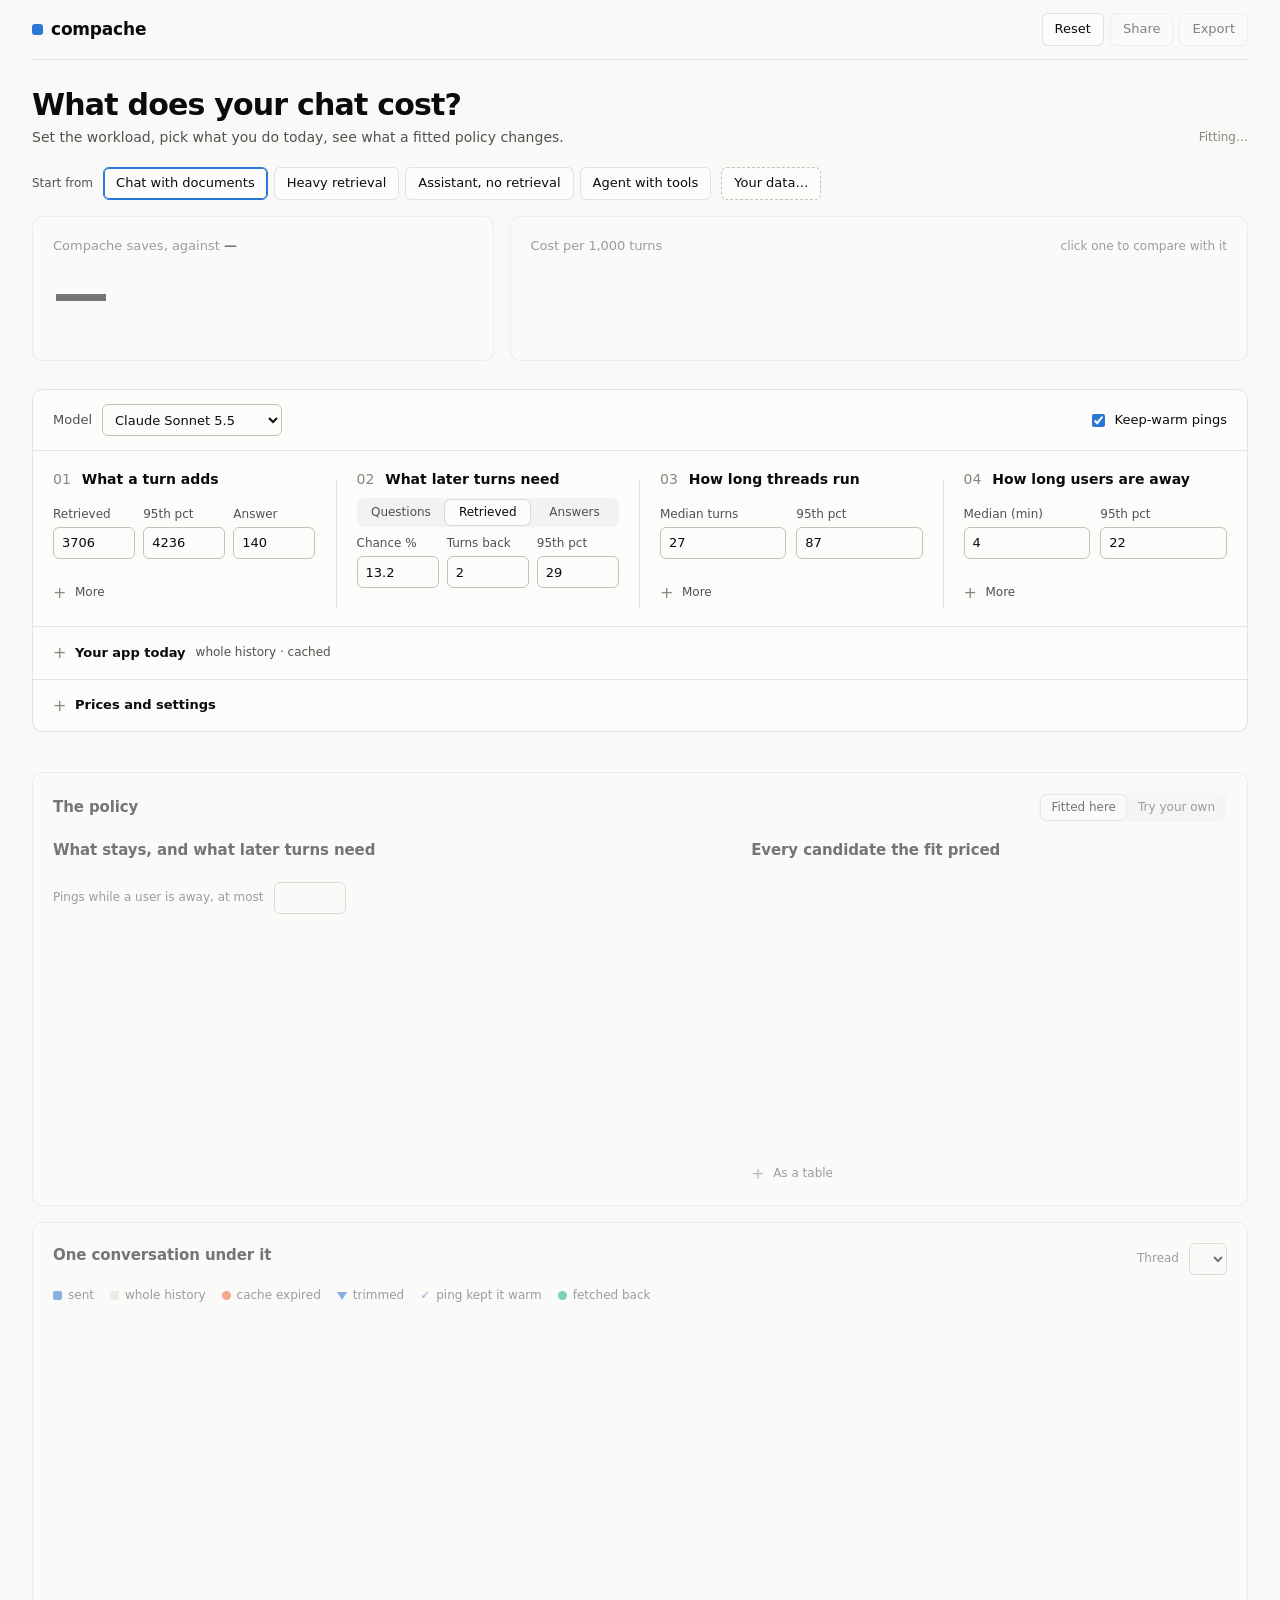
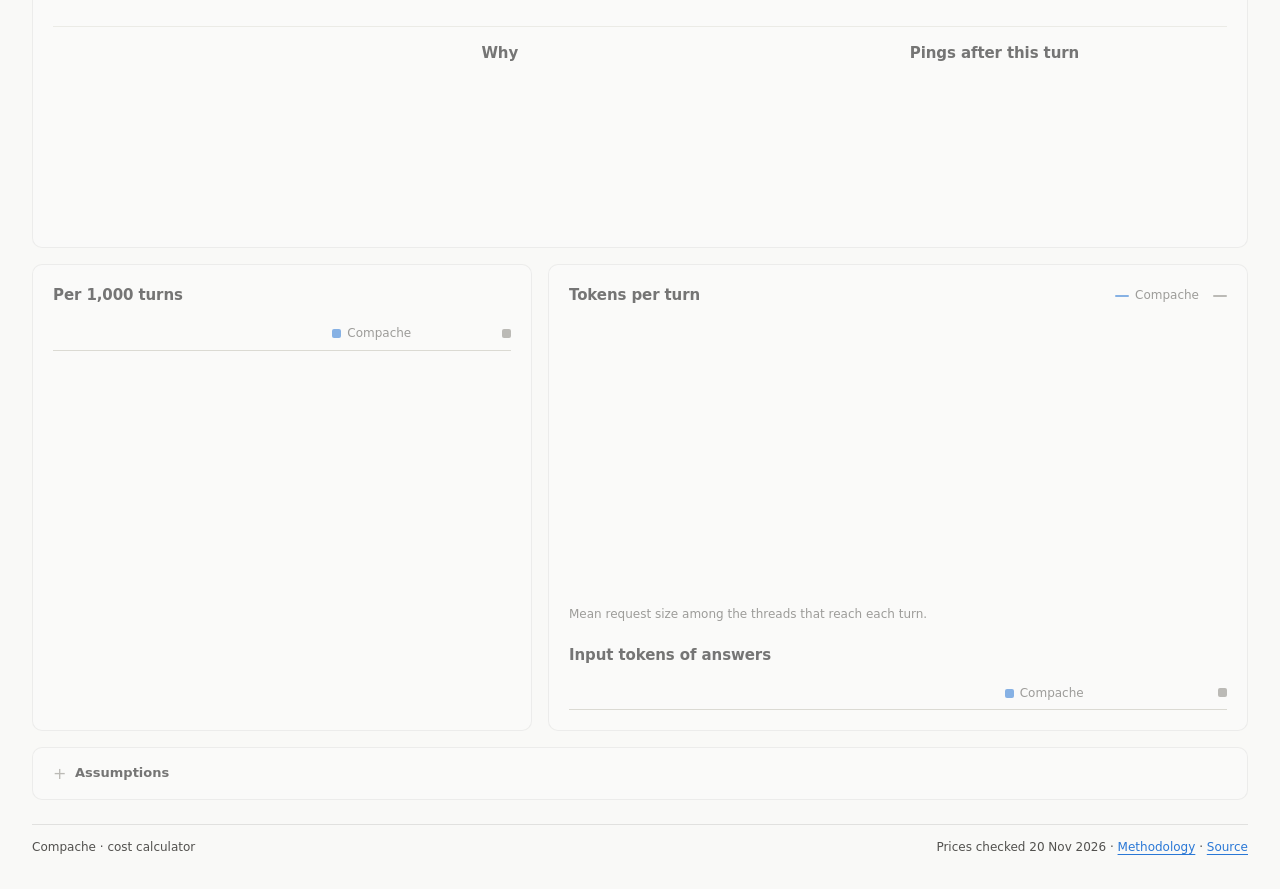
==== commit 2e1a9f79: "Merge pull request #16 from BarendPotijk/claude/launch Launch: LiteLLM, Hermes and more ways in, com" ====
--- a/site/index.html
+++ b/site/index.html
@@ -259,13 +259,13 @@
       <div>
         <h3 class="table-title" id="windowsTitle">What stays, and what later turns need</h3>
         <div id="windowsChart"></div>
-        <div class="stepper"><label>Pings while a user is away, at most<input id="ownPings" type="number" min="0" max="60" step="1"></label><label id="ownLongRow" class="check" title="Ask the provider to keep cache entries longer, at a higher price for a write."><input id="ownLong" type="checkbox"> Long cache</label></div>
+        <div class="stepper"><label>Pings while a user is away, at most<input id="ownPings" type="number" min="0" max="60" step="1"></label></div>
       </div>
       <div>
         <h3 class="table-title">Every candidate the fit priced</h3>
         <div id="mapChart" class="chart"></div>
         <p class="caption" id="searchNote"></p>
-        <details class="more"><summary>As a table</summary><table class="ledger policies"><thead><tr><th>Questions</th><th>Answers</th><th>Retrieved</th><th>Pings</th><th>Cache</th><th title="Expected share of what turns need that stays in the request.">In view</th><th title="Cost per 1,000 turns on the fitting threads.">Cost</th></tr></thead><tbody id="policyRows"></tbody></table></details>
+        <details class="more"><summary>As a table</summary><table class="ledger policies"><thead><tr><th>Questions</th><th>Answers</th><th>Retrieved</th><th>Pings</th><th title="Expected share of what turns need that stays in the request.">In view</th><th title="Cost per 1,000 turns on the fitting threads.">Cost</th></tr></thead><tbody id="policyRows"></tbody></table></details>
       </div>
     </div>
   </article>
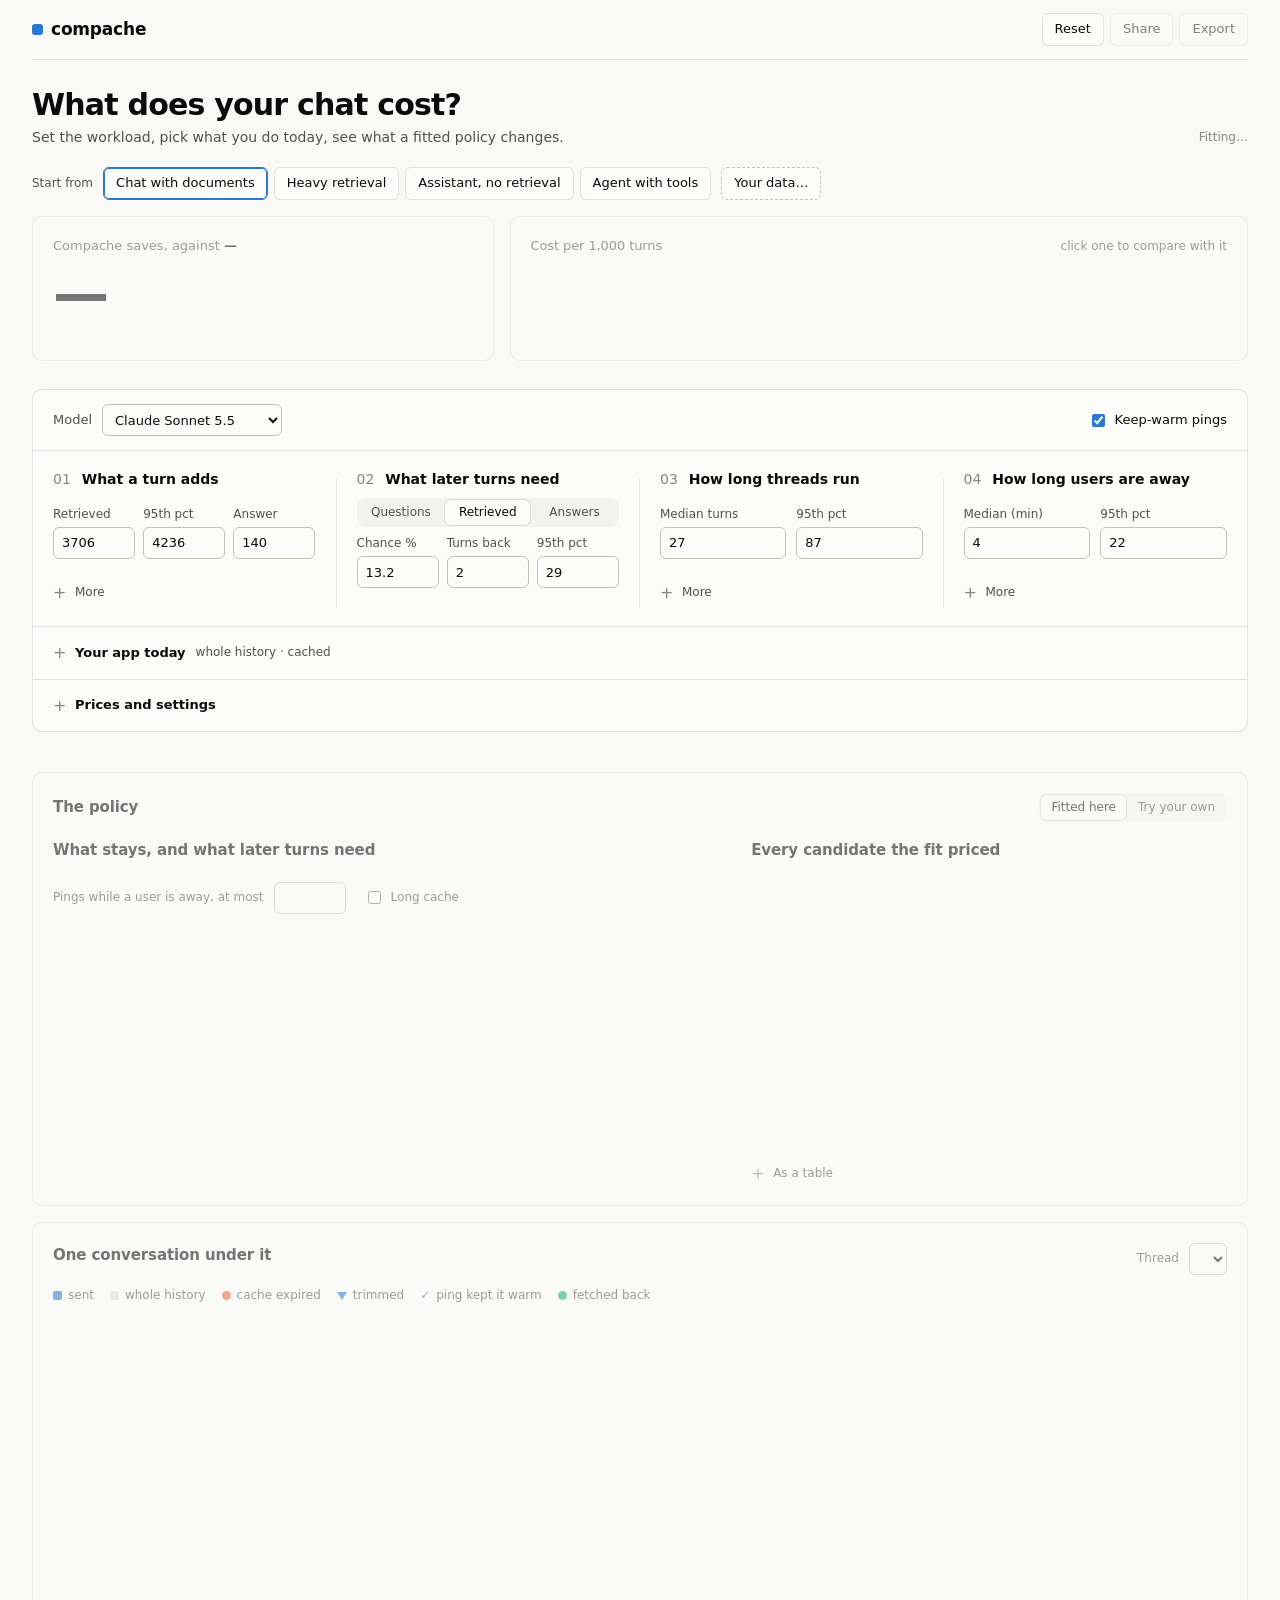
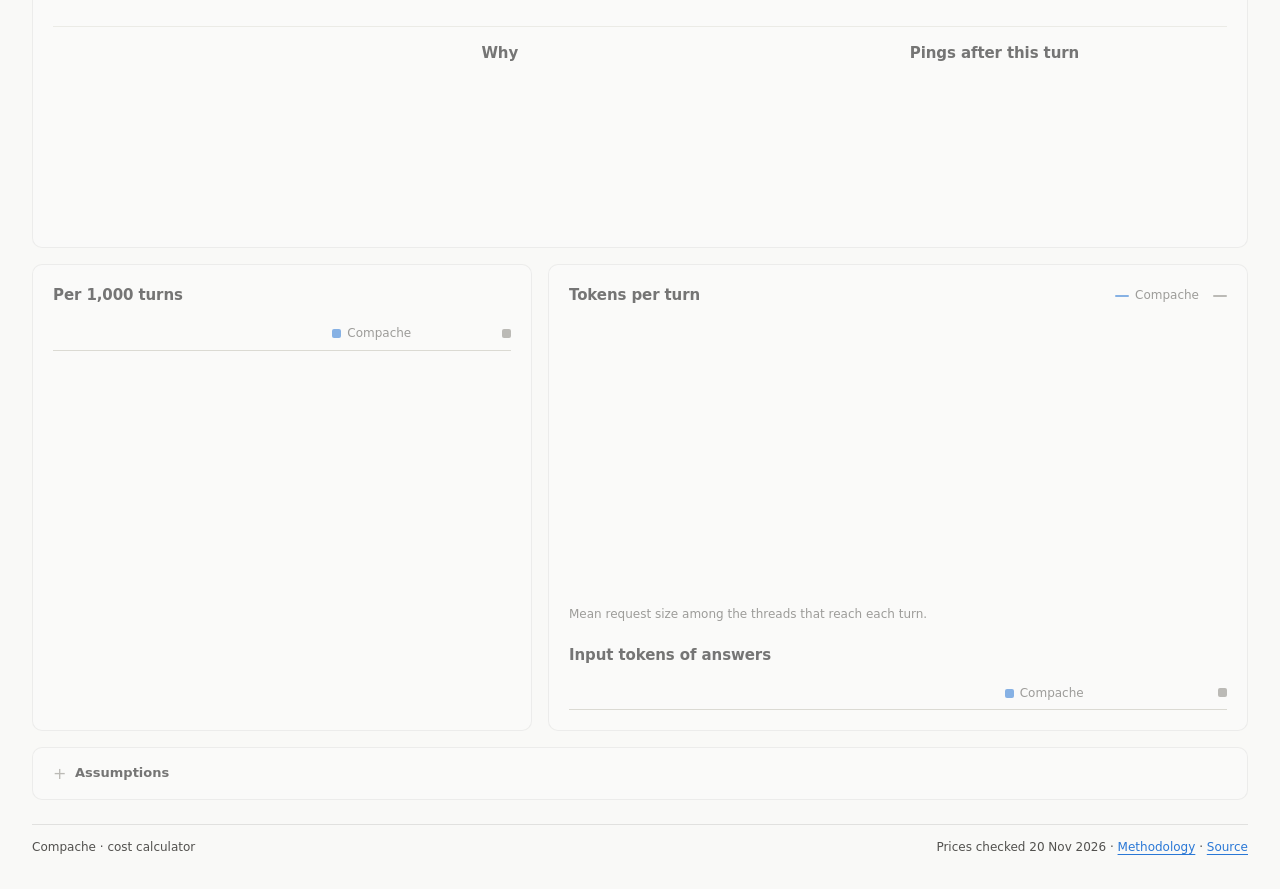
==== commit 10ea5071: "Merge pull request #18 from BarendPotijk/claude/one-hour-cache Fit the one-hour cache, and compare l" ====
--- a/site/index.html
+++ b/site/index.html
@@ -259,13 +259,13 @@
       <div>
         <h3 class="table-title" id="windowsTitle">What stays, and what later turns need</h3>
         <div id="windowsChart"></div>
-        <div class="stepper"><label>Pings while a user is away, at most<input id="ownPings" type="number" min="0" max="60" step="1"></label></div>
+        <div class="stepper"><label>Pings while a user is away, at most<input id="ownPings" type="number" min="0" max="60" step="1"></label><label id="ownLongRow" class="check" title="Ask the provider to keep cache entries longer, at a higher price for a write."><input id="ownLong" type="checkbox"> Long cache</label></div>
       </div>
       <div>
         <h3 class="table-title">Every candidate the fit priced</h3>
         <div id="mapChart" class="chart"></div>
         <p class="caption" id="searchNote"></p>
-        <details class="more"><summary>As a table</summary><table class="ledger policies"><thead><tr><th>Questions</th><th>Answers</th><th>Retrieved</th><th>Pings</th><th title="Expected share of what turns need that stays in the request.">In view</th><th title="Cost per 1,000 turns on the fitting threads.">Cost</th></tr></thead><tbody id="policyRows"></tbody></table></details>
+        <details class="more"><summary>As a table</summary><table class="ledger policies"><thead><tr><th>Questions</th><th>Answers</th><th>Retrieved</th><th>Pings</th><th>Cache</th><th title="Expected share of what turns need that stays in the request.">In view</th><th title="Cost per 1,000 turns on the fitting threads.">Cost</th></tr></thead><tbody id="policyRows"></tbody></table></details>
       </div>
     </div>
   </article>
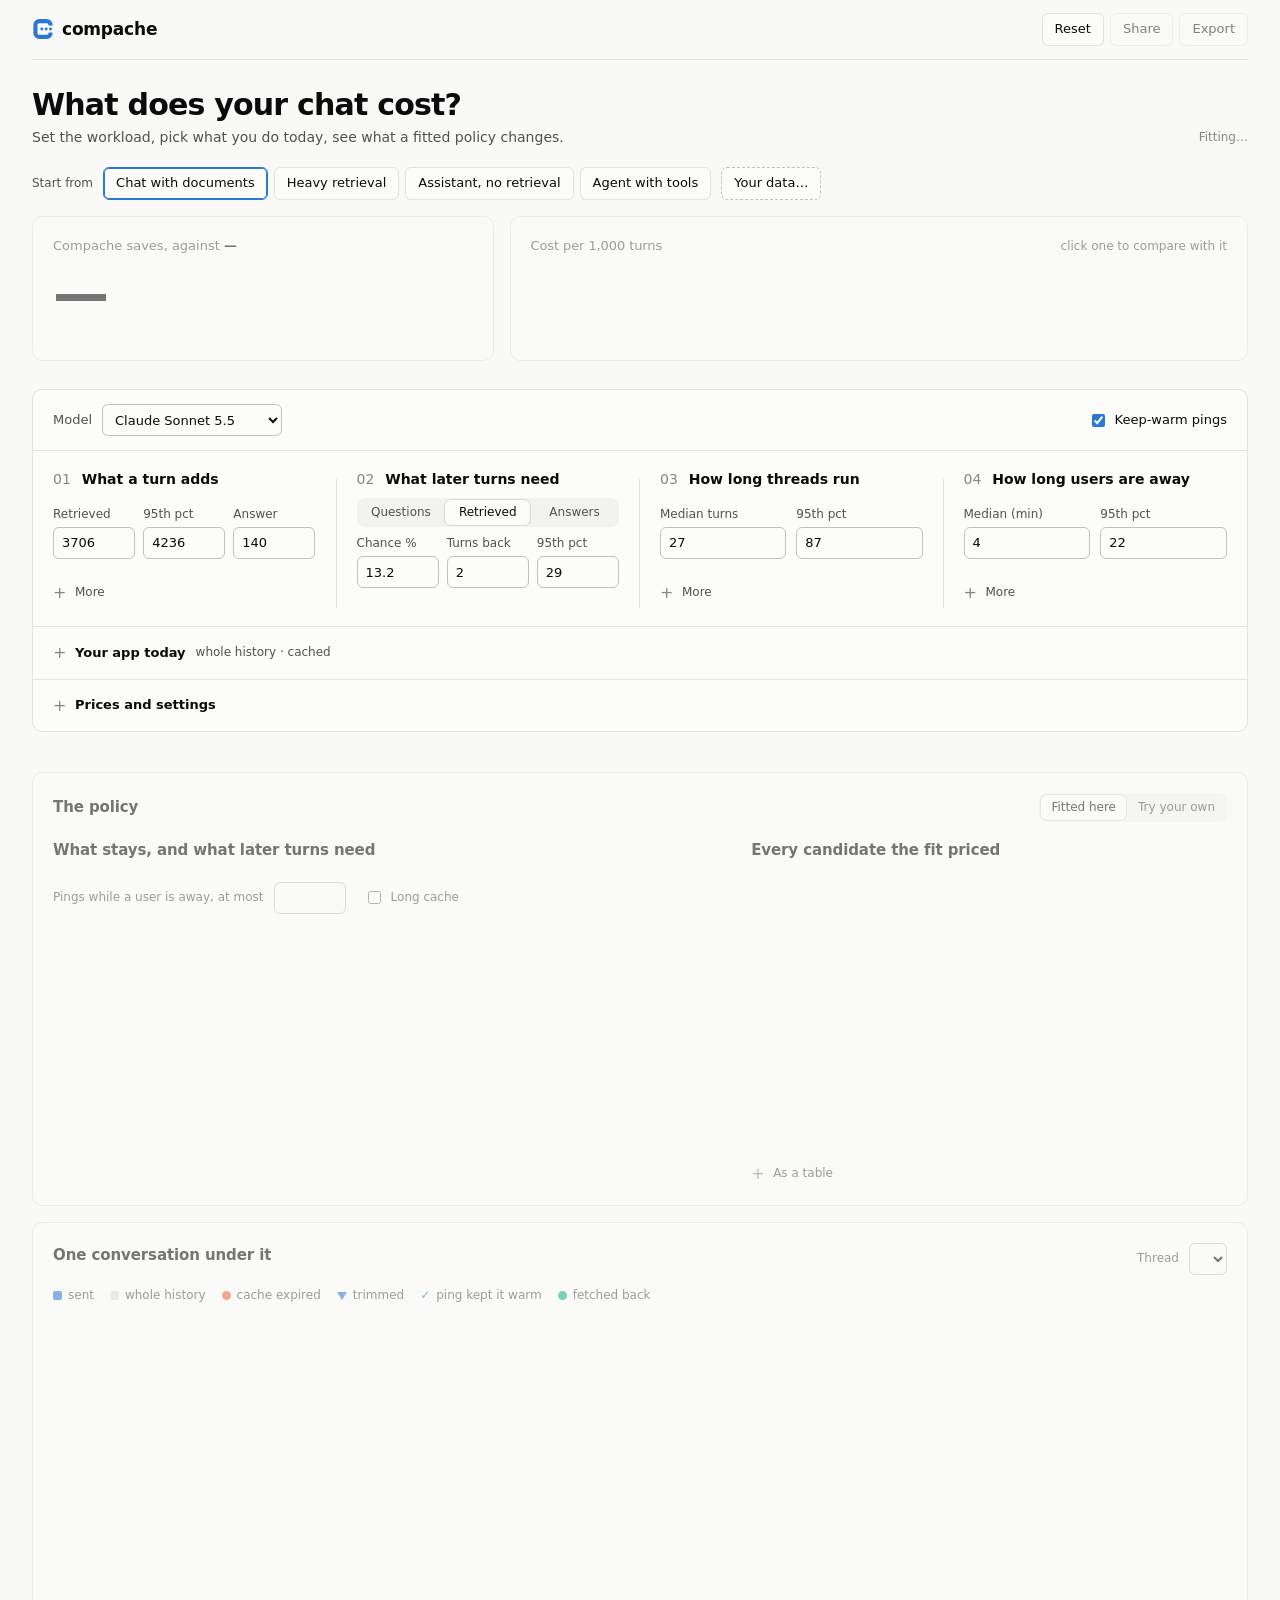
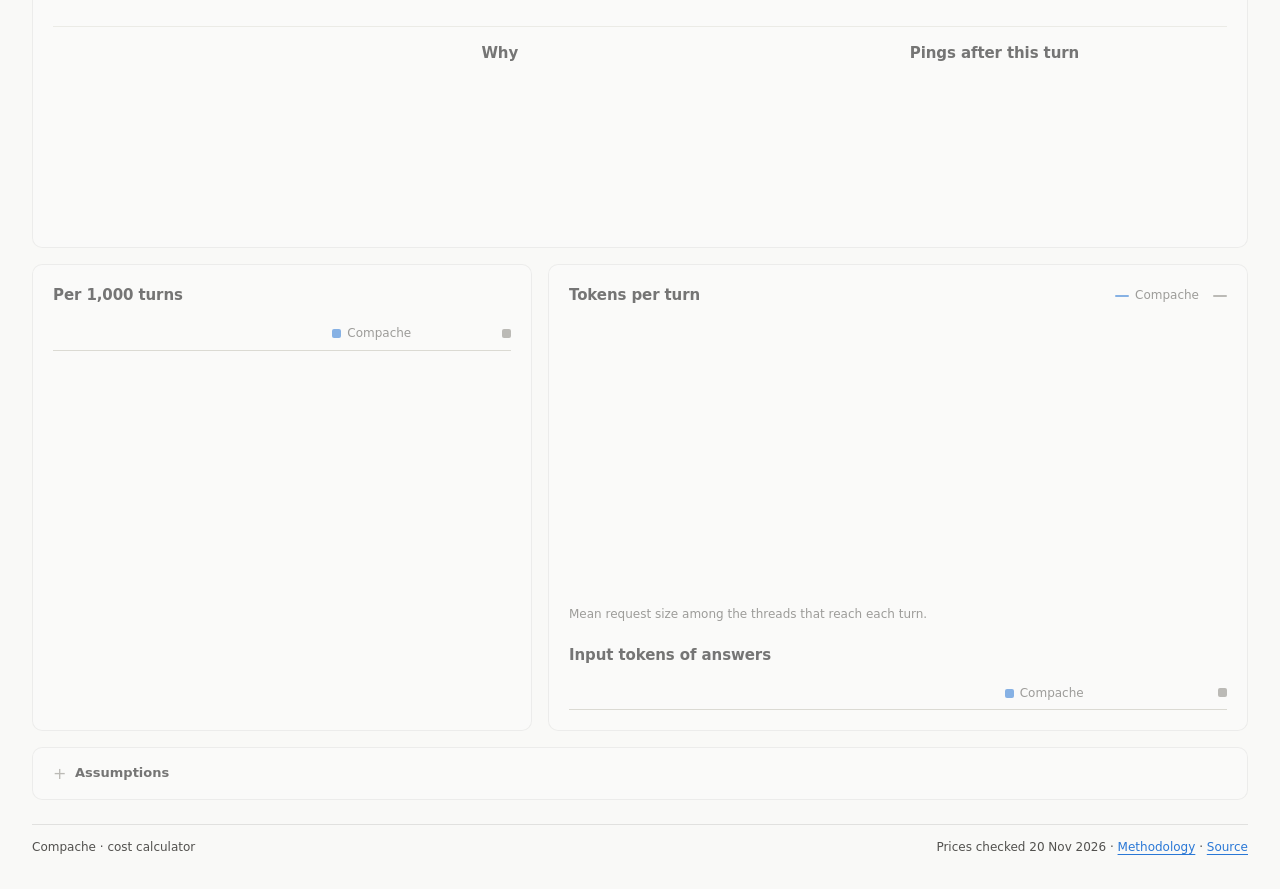
==== commit e02bd26d: "A logo A rounded block open on the right, which is also a c, and an ellipsis running out of it: what" ====
--- a/site/index.html
+++ b/site/index.html
@@ -16,7 +16,7 @@
 <meta property="og:image:height" content="630">
 <meta property="og:image:alt" content="Cost per 1,000 turns on Claude Sonnet 5.5 with OpenClaw's defaults and with compache, for a chat with 25k retrieved tokens per turn">
 <meta name="twitter:card" content="summary_large_image">
-<link rel="icon" href="data:image/svg+xml,%3Csvg xmlns='http://www.w3.org/2000/svg' viewBox='0 0 16 16'%3E%3Crect width='16' height='16' rx='4' fill='%232a78d6'/%3E%3C/svg%3E">
+<link rel="icon" type="image/svg+xml" href="./mark.svg">
 <link rel="stylesheet" href="./style.css">
 </head>
 <body>
--- a/site/style.css
+++ b/site/style.css
@@ -36,7 +36,7 @@
 /* Header */
 .top { height: 60px; display: flex; align-items: center; justify-content: space-between; gap: 16px; border-bottom: 1px solid var(--border); }
 .brand { display: flex; align-items: center; gap: 8px; font-size: 17px; font-weight: 650; letter-spacing: -.2px; color: var(--ink); text-decoration: none; }
-.brand i { width: 11px; height: 11px; border-radius: 3px; background: var(--compache); }
+.brand i { width: 22px; height: 22px; background: var(--compache); mask: url(./mark.svg) center / contain no-repeat; }
 .actions { display: flex; gap: 6px; }
 button { font: inherit; font-size: 13px; color: var(--ink); background: var(--surface); border: 1px solid var(--border); border-radius: 6px; padding: 6px 12px; cursor: pointer; }
 button:hover { background: var(--wash); }
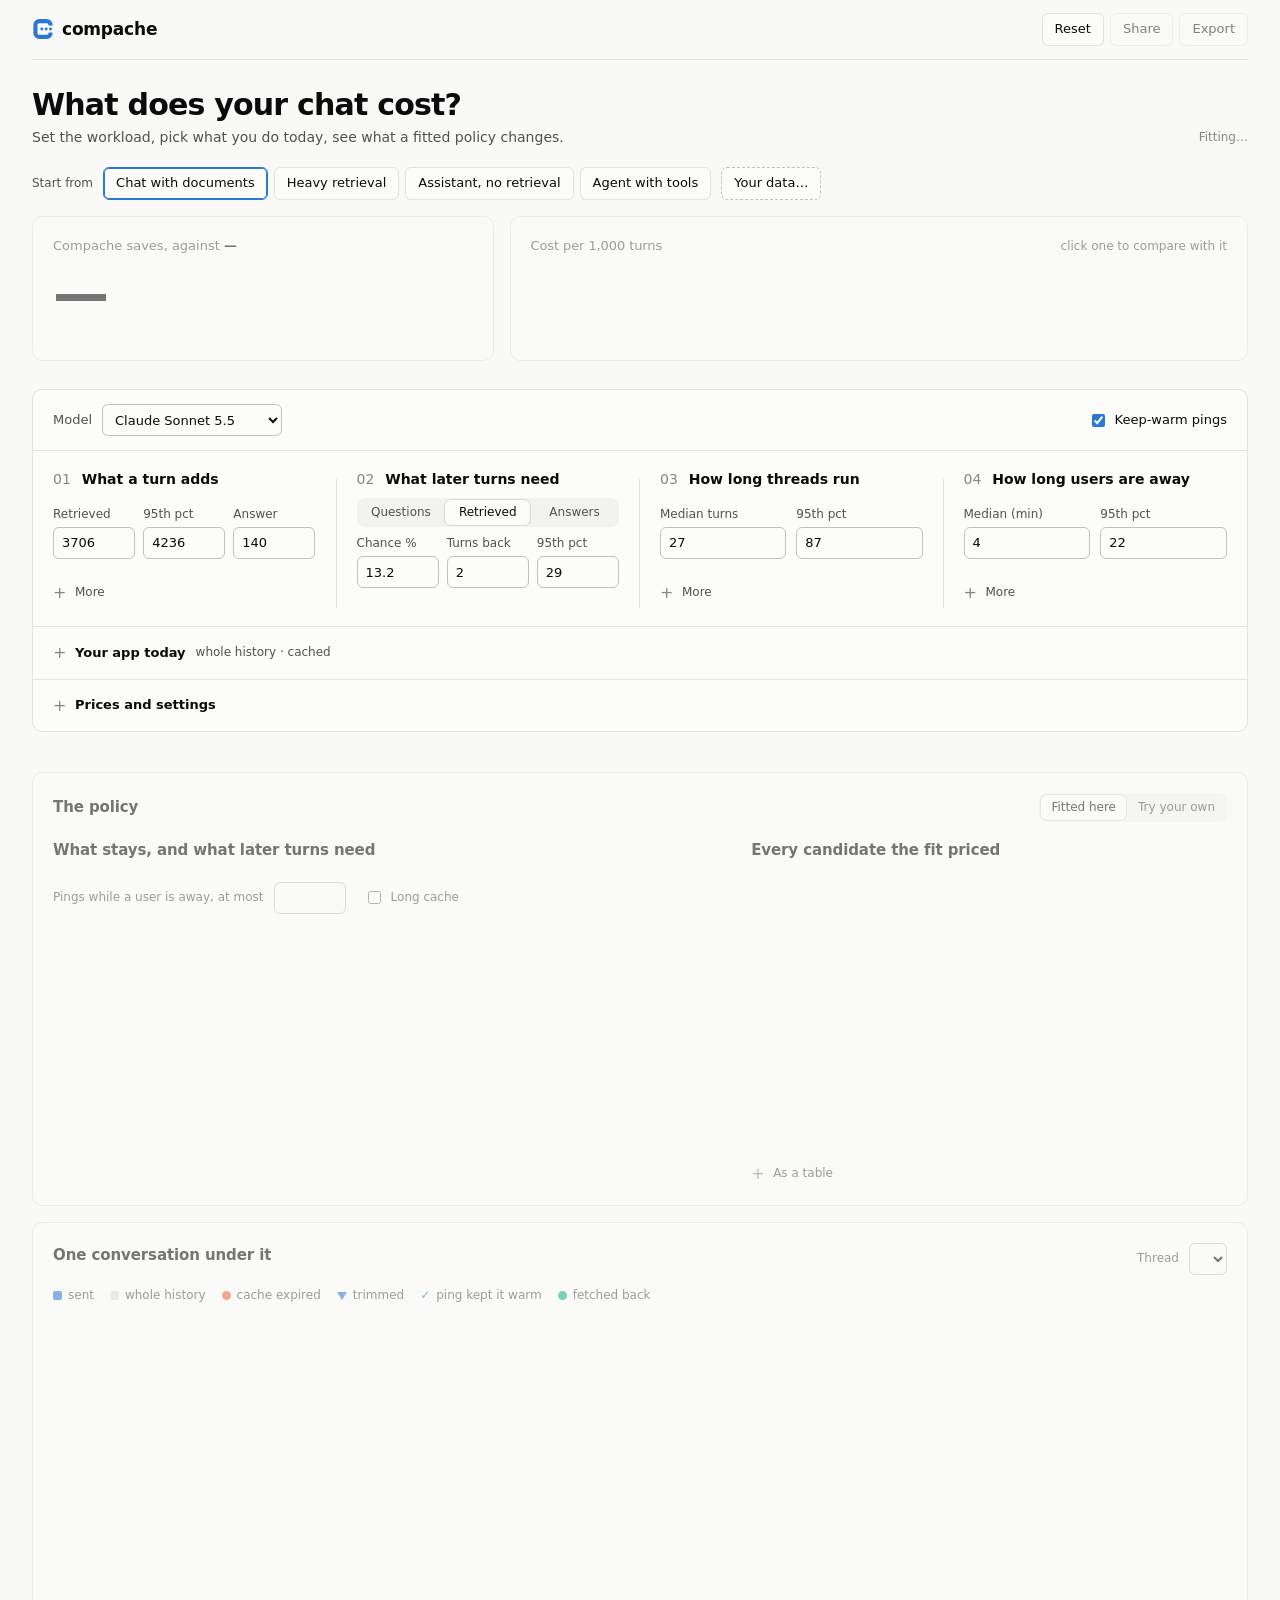
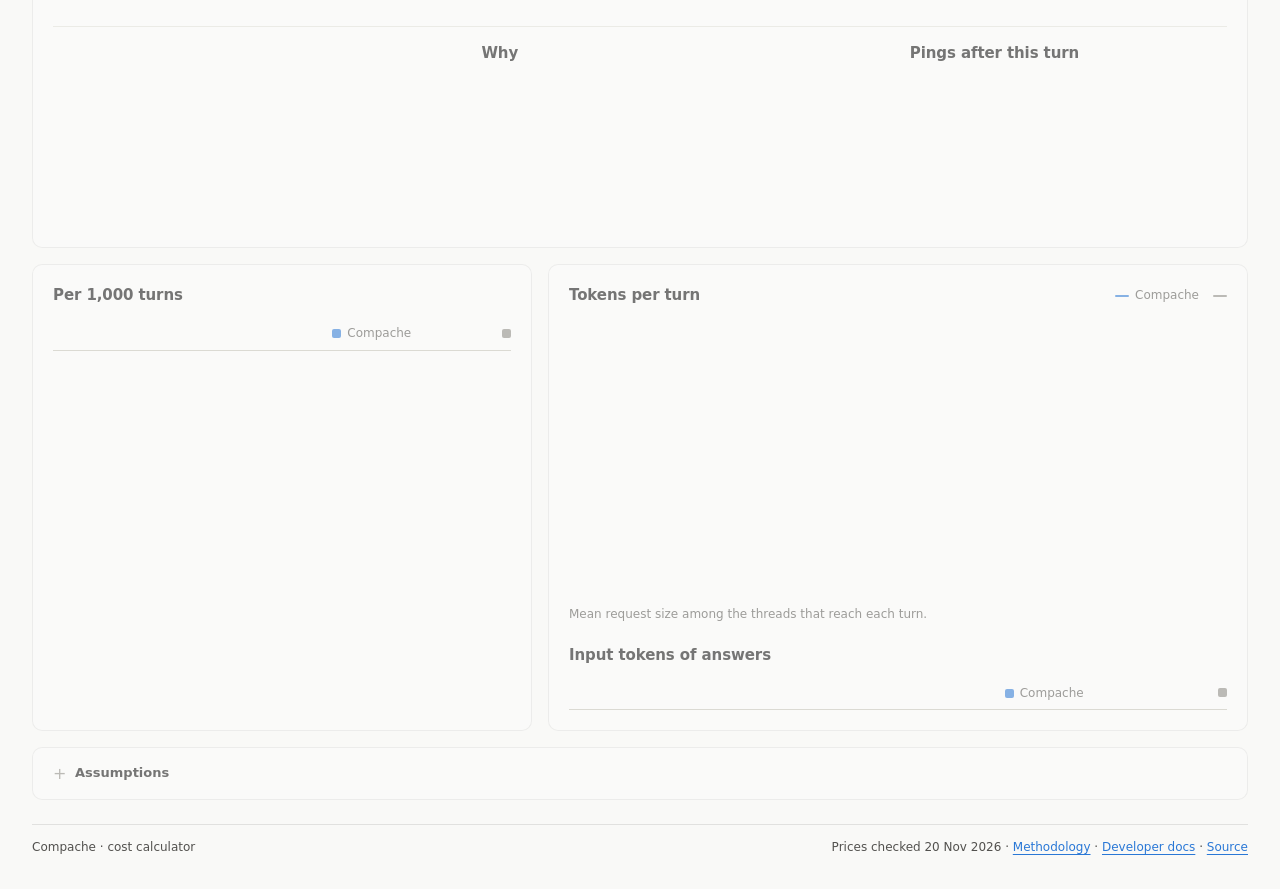
==== commit 08cfe74d: "Document integration paths, held-out evaluation and request verification" ====
--- a/site/index.html
+++ b/site/index.html
@@ -309,7 +309,7 @@
   </details>
 </section>
 
-<footer><span>Compache · cost calculator</span><span>Prices checked 20 Nov 2026 · <a href="./methodology.html">Methodology</a> · <a href="https://github.com/BarendPotijk/compache/tree/main/site">Source</a></span></footer>
+<footer><span>Compache · cost calculator</span><span>Prices checked 20 Nov 2026 · <a href="./methodology.html">Methodology</a> · <a href="https://github.com/BarendPotijk/compache/blob/main/docs/README.md">Developer docs</a> · <a href="https://github.com/BarendPotijk/compache/tree/main/site">Source</a></span></footer>
 </main>
 <div id="tip" class="tip" role="status" hidden></div>
 <script type="module" src="./app.mjs"></script>
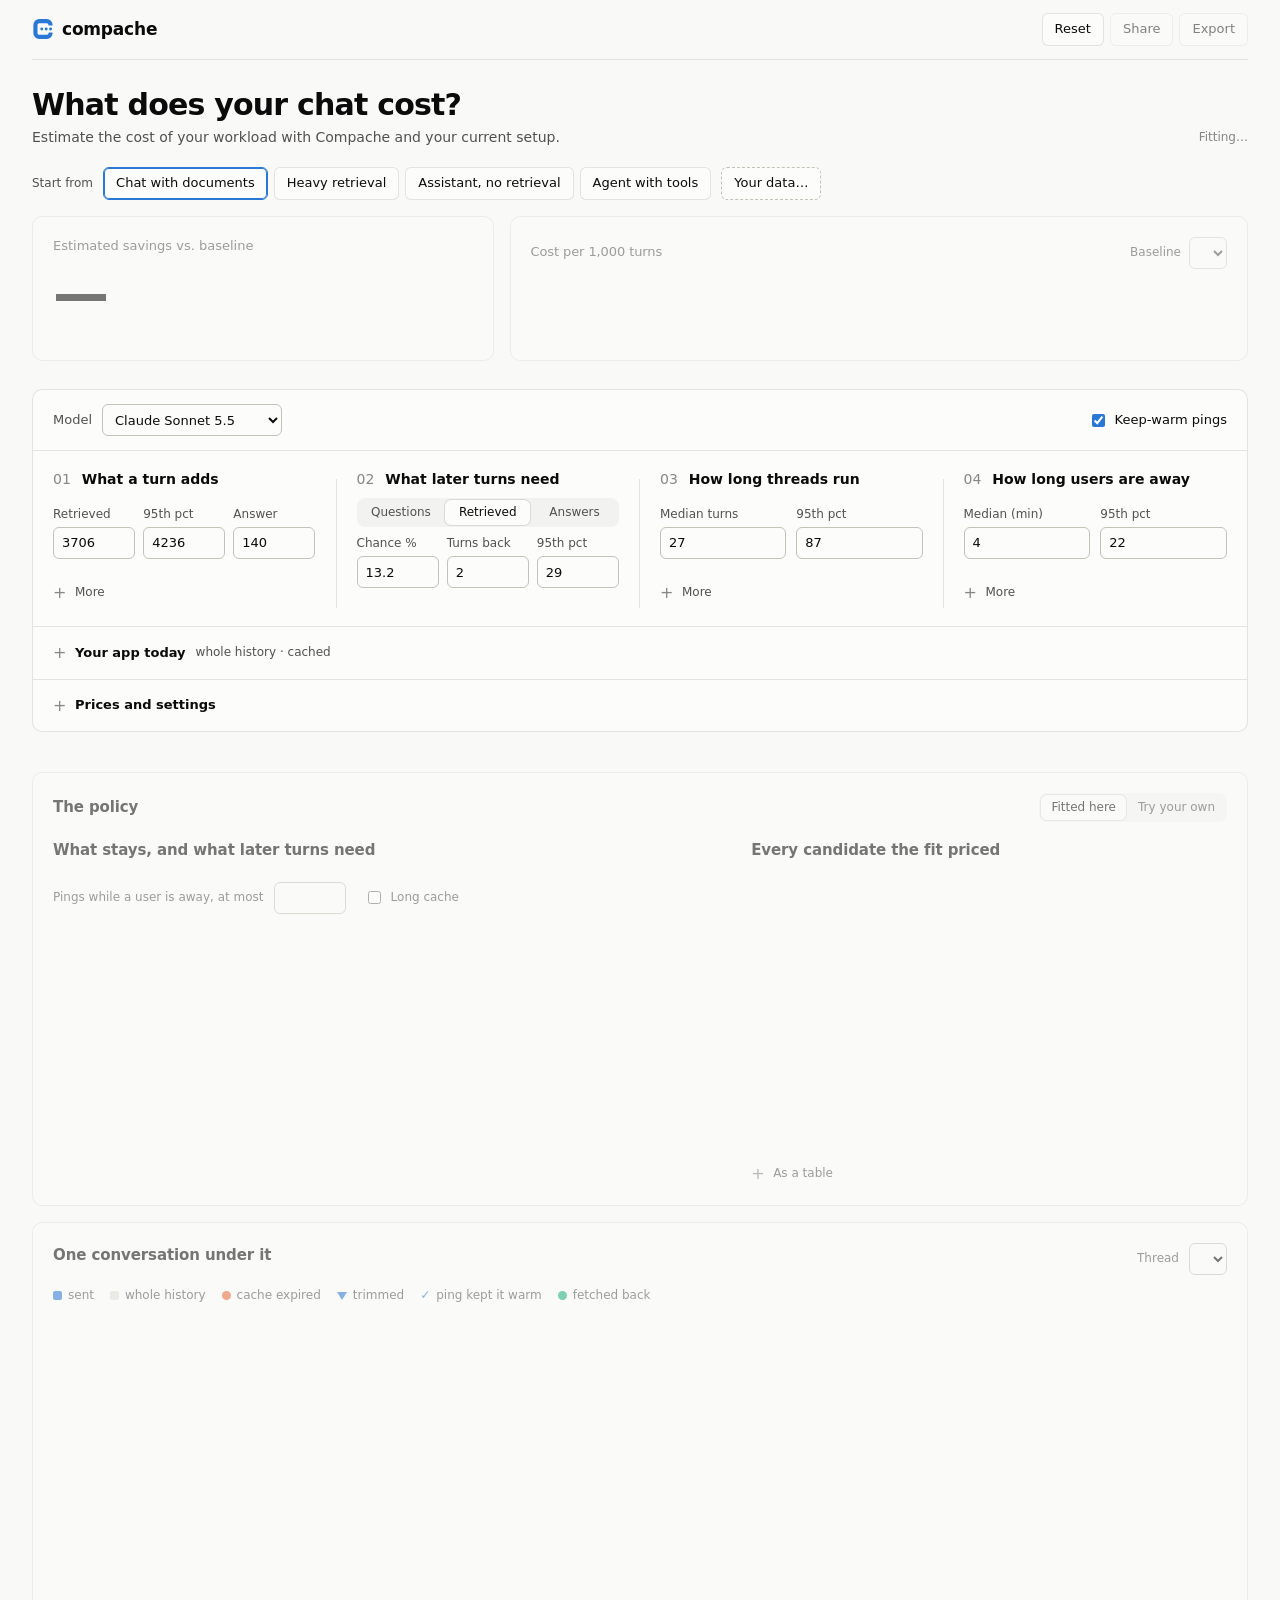
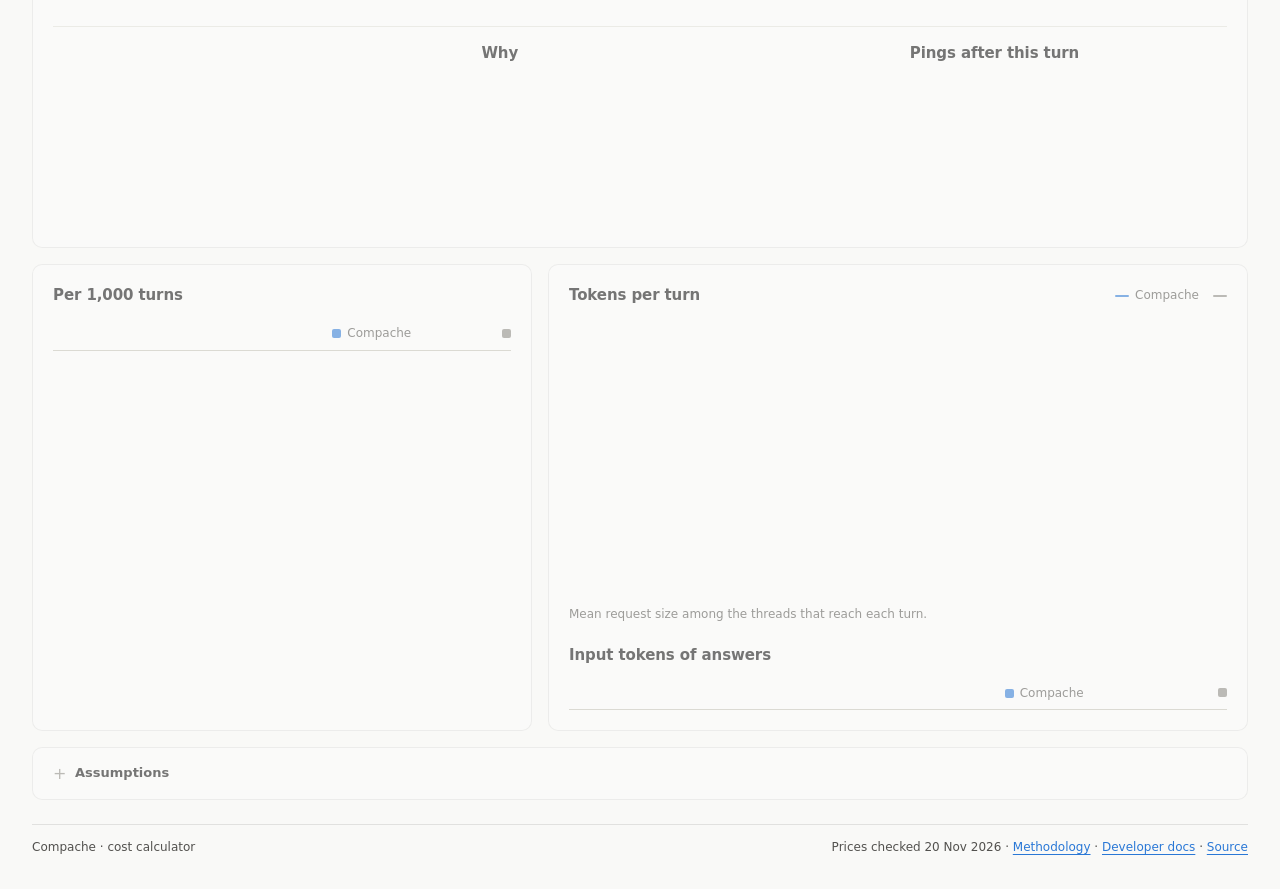
==== commit dd9b677d: "Compare the calculator headline against one selectable baseline" ====
--- a/site/index.html
+++ b/site/index.html
@@ -4,13 +4,13 @@
 <meta charset="utf-8">
 <meta name="viewport" content="width=device-width,initial-scale=1">
 <meta name="color-scheme" content="light dark">
-<meta name="description" content="Price your chat workload under a fitted context and cache policy, your own rules, and the defaults of other tools.">
+<meta name="description" content="Estimate the cost of your chat workload with Compache and a baseline you choose.">
 <title>Compache · Cost calculator</title>
 <meta property="og:type" content="website">
 <meta property="og:site_name" content="compache">
 <meta property="og:url" content="https://barendpotijk.github.io/compache/">
 <meta property="og:title" content="What does your chat cost?">
-<meta property="og:description" content="Put in your own numbers, or open a chat log: priced at the provider's list prices and cache rules, with a fitted policy, your own rules and other tools' defaults.">
+<meta property="og:description" content="Estimate the cost per 1,000 turns with Compache and your chosen baseline using your workload and provider prices.">
 <meta property="og:image" content="https://barendpotijk.github.io/compache/preview.png">
 <meta property="og:image:width" content="1200">
 <meta property="og:image:height" content="630">
@@ -31,7 +31,7 @@
 </header>
 
 <div class="title-row">
-  <div><h1>What does your chat cost?</h1><p>Set the workload, pick what you do today, see what a fitted policy changes.</p></div>
+  <div><h1>What does your chat cost?</h1><p>Estimate the cost of your workload with Compache and your current setup.</p></div>
   <span id="status" role="status">Calculating…</span>
 </div>
 
@@ -45,18 +45,22 @@
 
 <section class="results lead" aria-label="Headline result">
   <article class="panel saving">
-    <h2>Compache saves, against <b id="againstName">—</b></h2>
+    <h2>Estimated savings vs. baseline</h2>
     <strong class="hero" id="savingPercent">—</strong>
     <p class="delta" id="savingAmount"></p>
     <p class="caption" id="savingRange"></p>
     <dl id="savingFacts"></dl>
   </article>
   <article class="panel sides">
-    <div class="panel-head"><h2>Cost per 1,000 turns</h2><span class="caption">click one to compare with it</span></div>
-    <div id="sides" role="radiogroup" aria-label="What Compache is compared with"></div>
+    <div class="panel-head">
+      <h2>Cost per 1,000 turns</h2>
+      <label class="baseline-picker">Baseline<select id="baselinePicker" disabled></select></label>
+    </div>
+    <dl id="sides" class="cost-bars"></dl>
+    <p class="caption" id="baselineNote"></p>
   </article>
 </section>
-<p class="meta"><span id="workloadNote"></span><span id="baselineNote"></span></p>
+<p class="meta"><span id="workloadNote"></span></p>
 <div id="warnings" class="alert" hidden></div>
 
 <form id="scenario" class="panel inputs">
@@ -300,8 +304,8 @@
     <ul>
       <li>Token counts and list prices. No model is called, and answer quality is not measured.</li>
       <li>The policy has the package's form: how many turns of questions, answers and retrieved text stay, and how many pings. Before each request and after each answer it looks three turns ahead, as the package does. The cheapest candidate on one set of threads wins. Costs come from a second set.</li>
-      <li>A needed part that Compache archived costs one extra call. A comparison that drops text for good does not pay for it and does not have it: that is the “missing” column. Text that is in a summary counts as missing.</li>
-      <li>Comparisons follow documented defaults, read on the date in each tooltip, and are not run. OpenAI's own compaction has no documented default and is not modeled.</li>
+      <li>A needed part that Compache archived costs one extra call. The baseline counts needed text as missing if it drops it without recovery. Text that is in a summary counts as missing.</li>
+      <li>Preset baselines use the documented settings listed in the methodology. OpenAI's own compaction has no documented default and is not modeled.</li>
       <li>A cache entry needs an identical start of the request and lives exactly its lifetime from when the request was sent.</li>
       <li>The range beside the saving draws the sampled threads again. It does not cover what the model leaves out.</li>
     </ul>
--- a/site/style.css
+++ b/site/style.css
@@ -149,25 +149,25 @@
 .starts .own { border-style: dashed; border-color: var(--axis); }
 .starts .source { margin-left: auto; }
 
-/* The saving and every side */
+/* Savings and the selected baseline */
 .lead { display: grid; grid-template-columns: minmax(0, 5fr) minmax(0, 8fr); gap: 16px; }
 .lead > .panel { margin: 0; }
 .saving h2, .sides h2 { font-size: 13px; font-weight: 500; color: var(--ink-2); }
-.saving h2 b { font-weight: 650; color: var(--ink); }
 .saving .hero { font-size: 56px; letter-spacing: -2px; margin: 10px 0 0; }
 .saving .delta { font-size: 15px; }
 .saving dl { margin: 16px 0 0; font-size: 13px; }
 .saving dl div { display: flex; justify-content: space-between; gap: 12px; padding: 6px 0; border-top: 1px solid var(--grid); }
 .saving dt { color: var(--ink-2); } .saving dd { margin: 0; font-variant-numeric: tabular-nums; white-space: nowrap; }
-.sides .panel-head { margin-bottom: 4px; } .sides .panel-head .caption { margin: 0; }
-.side { display: grid; grid-template-columns: minmax(0, 11fr) minmax(60px, 12fr) 92px 58px; align-items: center; gap: 12px; width: 100%; padding: 5px 8px; border: 0; border-radius: 6px; background: none; text-align: left; font-size: 13px; color: var(--ink); }
-button.side:hover { background: var(--wash); }
-.side[aria-checked=true] { background: var(--wash); font-weight: 650; }
-.side.head { padding-bottom: 2px; font-size: 11px; color: var(--muted); } .side.head span { text-align: right; }
-.side .name { overflow: hidden; text-overflow: ellipsis; white-space: nowrap; } .side.us .name { font-weight: 650; }
-.side .name i { display: inline-block; width: 9px; height: 9px; border-radius: 2px; margin-right: 6px; background: var(--compache); }
-.side .track i { display: block; height: 10px; border-radius: 0 4px 4px 0; background: var(--neutral); } .side .track i.compache { background: var(--compache); } .side .track i.picked { background: var(--baseline); }
-.side .value { text-align: right; font-variant-numeric: tabular-nums; white-space: nowrap; } .side .value.muted { color: var(--muted); } .side .value.bad { color: var(--bad); }
+.sides .panel-head { align-items: center; flex-wrap: wrap; gap: 8px 16px; }
+.baseline-picker { display: flex; align-items: center; gap: 8px; margin: 0; }
+.baseline-picker select { width: auto; max-width: 100%; margin: 0; }
+.cost-bars { margin: 20px 0 16px; }
+.cost-bars > div { display: grid; grid-template-columns: 1fr auto; gap: 6px 12px; margin-top: 16px; }
+.cost-bars dt { font-size: 14px; }
+.cost-bars dd { display: contents; font-weight: 650; font-variant-numeric: tabular-nums; }
+.cost-track { grid-column: 1 / -1; height: 10px; border-radius: 3px; background: var(--wash); overflow: hidden; }
+.cost-track i { display: block; height: 100%; background: var(--baseline); }
+.cost-bars > div:last-child .cost-track i { background: var(--compache); }
 
 /* Inputs you can draw */
 .trio { display: grid; grid-template-columns: repeat(3, minmax(0, 1fr)); gap: 8px; }
@@ -304,7 +304,8 @@
   .actions button { padding: 6px 9px; font-size: 12px; }
   .title-row { flex-direction: column; align-items: flex-start; gap: 6px; margin: 22px 0 16px; }
   h1 { font-size: 26px; }
-  .side { grid-template-columns: minmax(0, 9fr) minmax(24px, 4fr) 76px 46px; gap: 8px; padding: 6px 4px; font-size: 12px; }
+  .sides .panel-head { align-items: flex-start; }
+  .baseline-picker { max-width: 100%; }
   .starts .source { margin-left: 0; width: 100%; }
   #policyTabs { flex-wrap: wrap; }
   .hero { font-size: 40px; }
